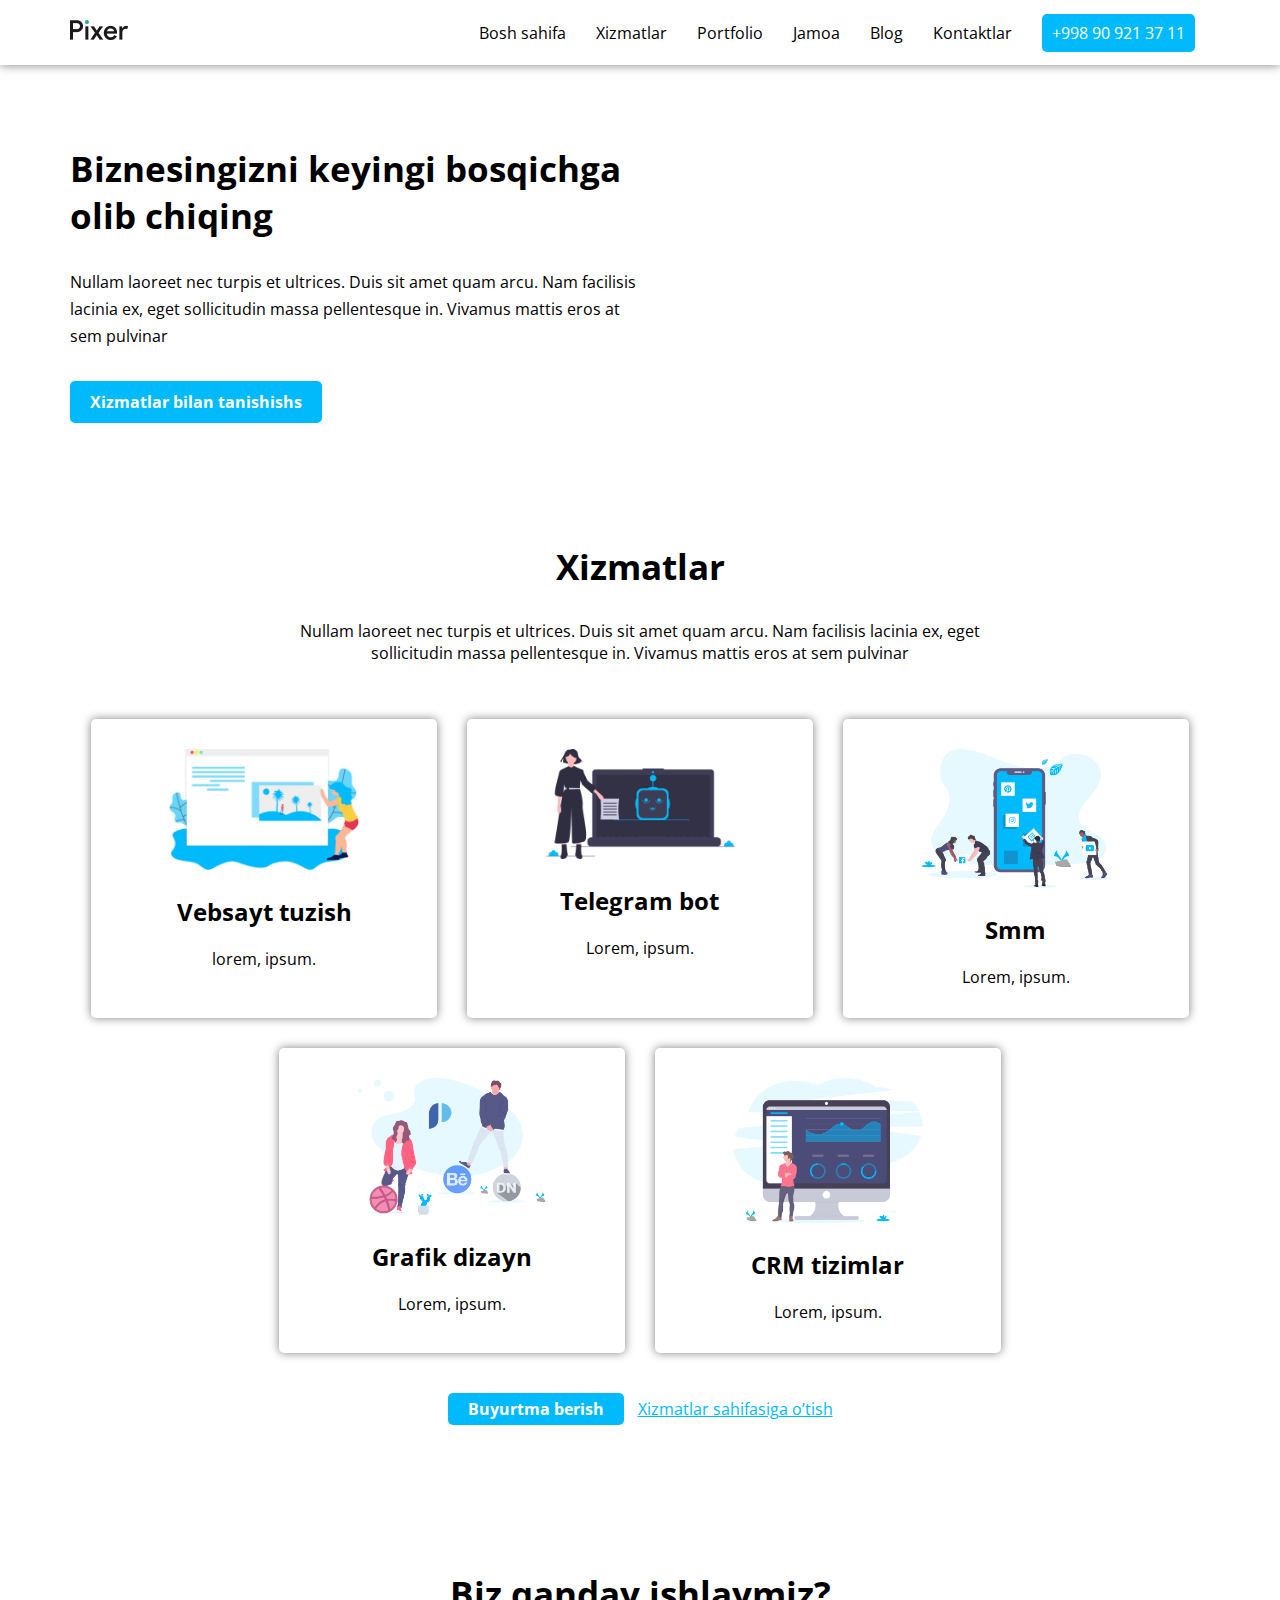
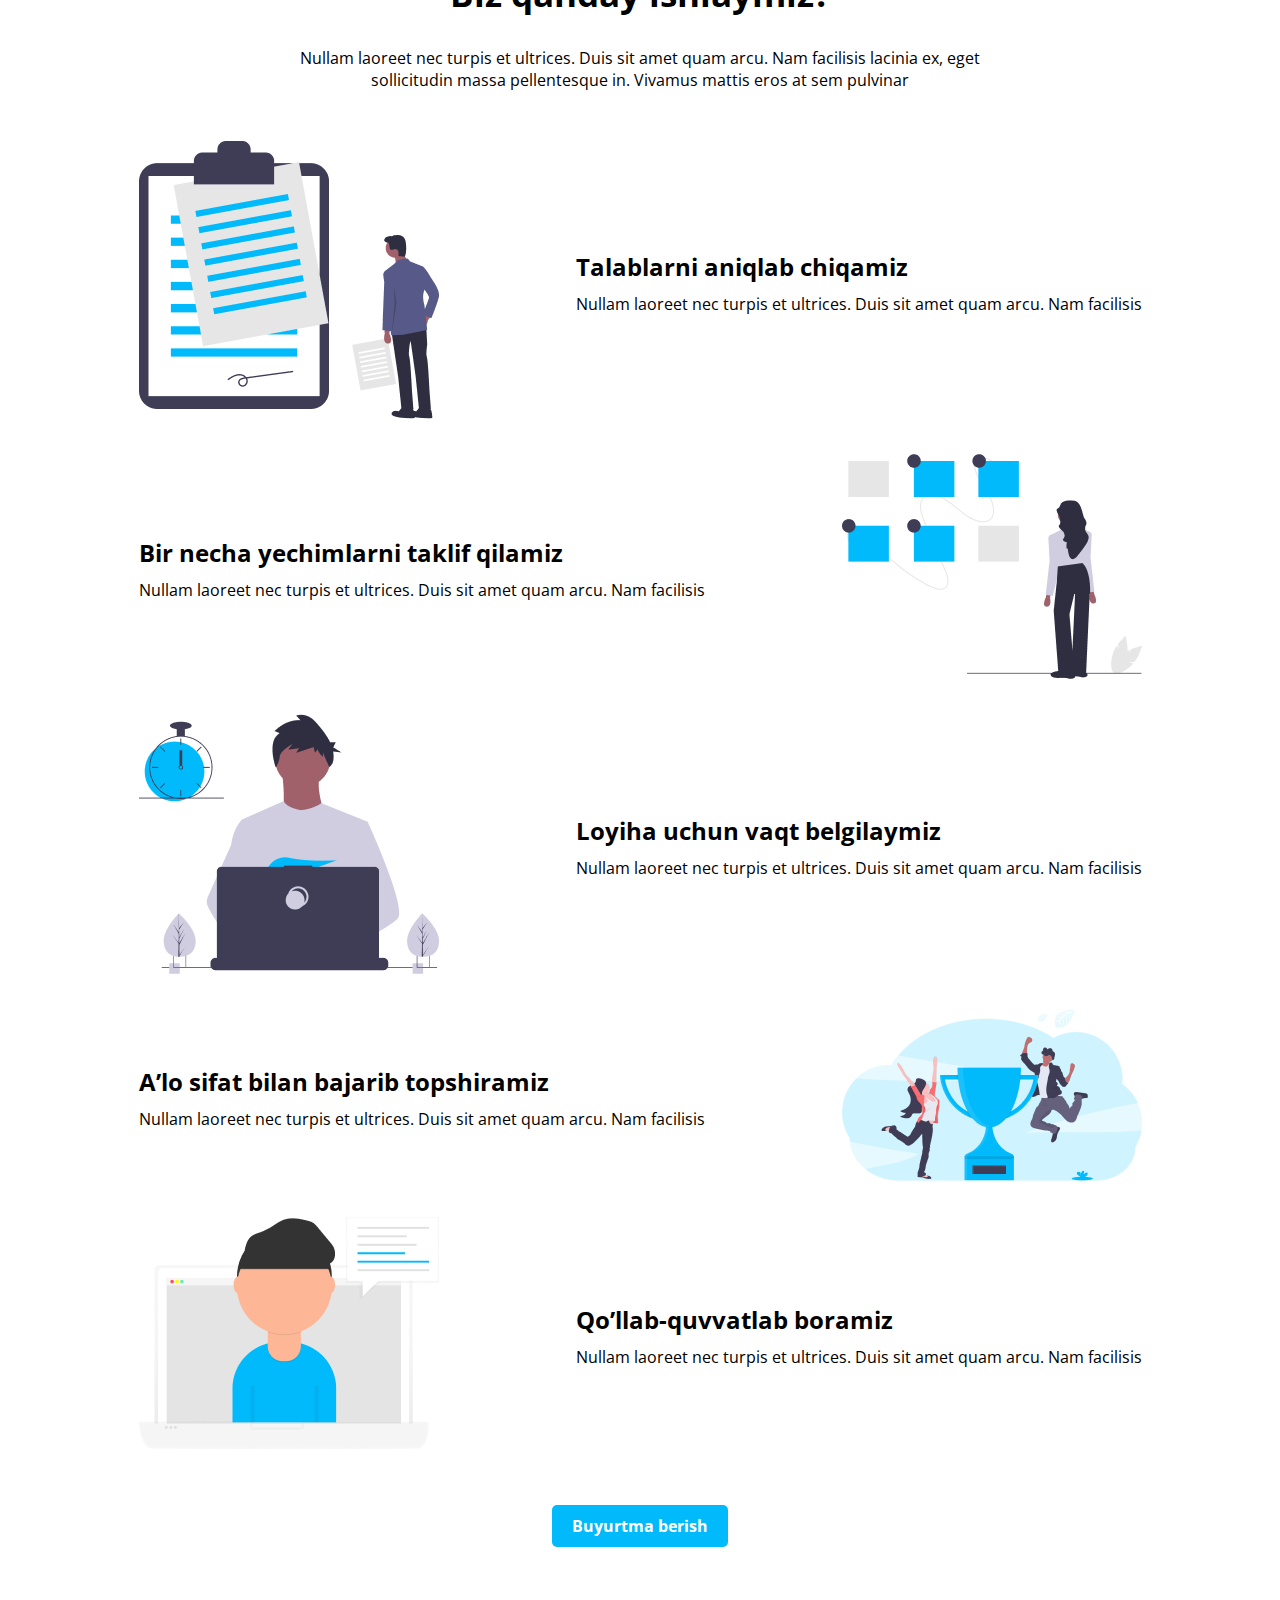
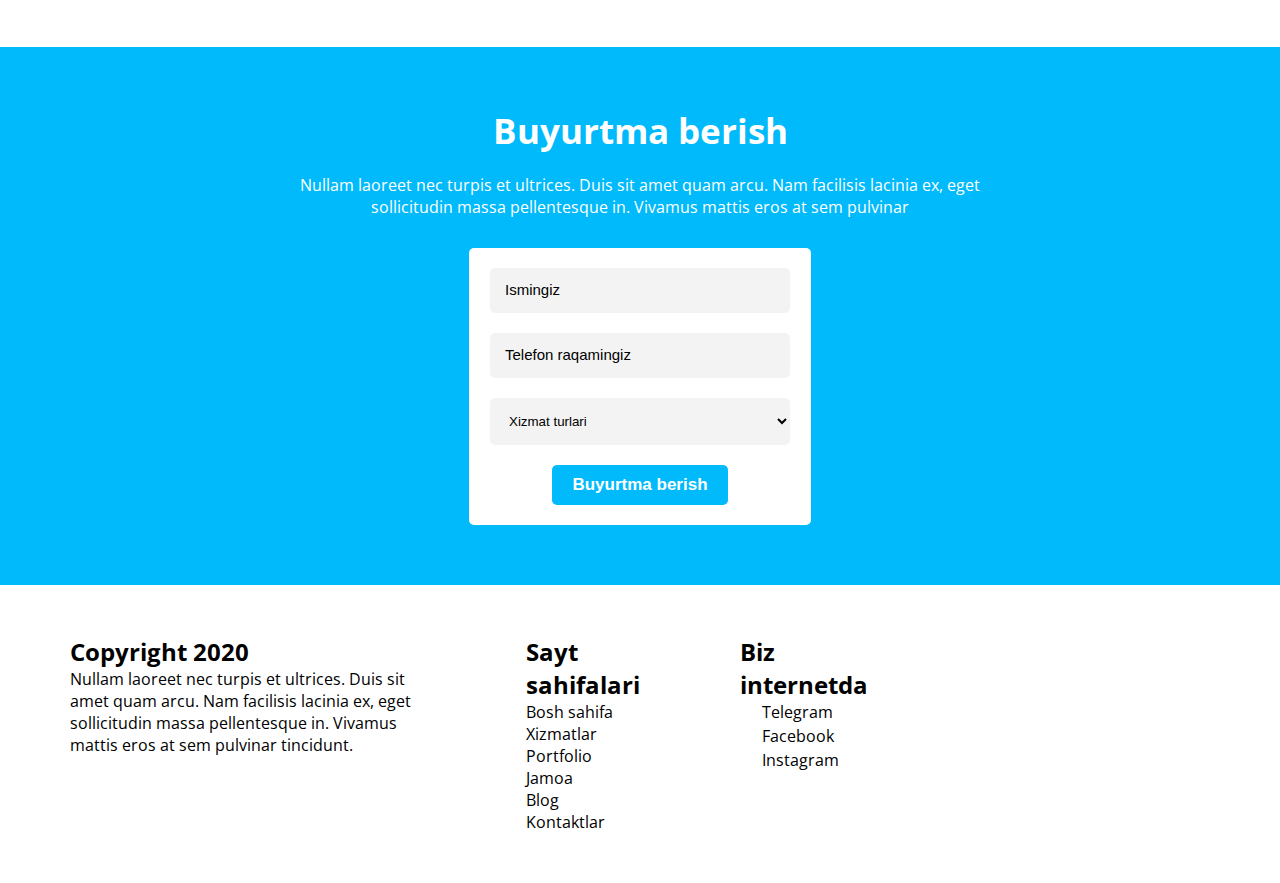
==== index.html @ 7f53de23 "Create footer section" ====
<!DOCTYPE html>
<html lang="en">
<head>
    <meta charset="UTF-8">
    <meta http-equiv="X-UA-Compatible" content="IE=edge">
    <meta name="viewport" content="width=device-width, initial-scale=1.0">
    <title>Imtixon - 2</title>
    <link rel="preconnect" href="https://fonts.gstatic.com">
    <link href="https://fonts.googleapis.com/css2?family=Open+Sans:ital,wght@0,300;0,400;0,600;0,700;0,800;1,600;1,800&display=swap" rel="stylesheet">
    <link rel="stylesheet" href="./css/style.css">
</head>
<body>
    <nav class="nav">
        <div class="container">
            <a href="#" class="nav__logo">
                <img src="./img/logo-image.png" alt="logo image">
            </a>
            <ul class="nav-list">
                <li class="nav-item">
                    <a href="#" class="nav-link">Bosh sahifa</a>
                </li>
                <li class="nav-item">
                    <a href="#" class="nav-link">Xizmatlar</a>
                </li>
                <li class="nav-item">
                    <a href="#" class="nav-link">Portfolio</a>
                </li>
                <li class="nav-item">
                    <a href="#" class="nav-link">Jamoa</a>
                </li>
                <li class="nav-item">
                    <a href="#" class="nav-link">Blog</a>
                </li>
                <li class="nav-item">
                    <a href="#" class="nav-link">Kontaktlar</a>
                </li>
                <li class="nav-item">
                    <a href="#" class="nav-link nav-link1">+998 90 921 37 11</a>
                </li>
            </ul>
        </div>
    </nav>
    <section class="business">
        <div class="container">
            <div class="business__iframe">
                <iframe width="450" height="250" src="https://www.youtube.com/embed/mg2CdGErl5Y" frameborder="0" allow="accelerometer; autoplay; clipboard-write; encrypted-media; gyroscope; picture-in-picture" allowfullscreen></iframe>
            </div>
            <div class="business__content">
                <h1 class="business__title">
                    Biznesingizni keyingi bosqichga olib chiqing
                </h1>
                <p class="business__subtext">
                    Nullam laoreet nec turpis et ultrices. Duis sit amet quam arcu. Nam facilisis lacinia ex, eget sollicitudin massa pellentesque in. Vivamus mattis eros at sem pulvinar
                </p>
                <a href="#" class="business__link">
                    Xizmatlar bilan tanishishs
                </a>
            </div>
        </div>
    </section>
    <section class="serves">
        <div class="container">
            <h1 class="serves__title">
                Xizmatlar
            </h1>
            <p class="serves__subtext">
                Nullam laoreet nec turpis et ultrices. Duis sit amet quam arcu. Nam facilisis lacinia ex, eget sollicitudin massa pellentesque in. Vivamus mattis eros at sem pulvinar
            </p>
            <ul class="serves__list">
                <li class="serves__item">
                    <img class="serves__list__image" src="./img/website-illustration1.png" alt="web site image">
                    <h2 class="serves__list__title">
                        Vebsayt tuzish
                    </h2>
                    <p class="serves__list__slog">
                        lorem, ipsum.
                    </p>
                </li>
                <li class="serves__item">
                    <img class="serves__list__image" src="./img/bot-illustration2.png" alt="bot image">
                    <h2 class="serves__list__title">
                        Telegram bot
                    </h2>
                    <p class="serves__list__slog">
                        Lorem, ipsum.
                    </p>
                </li>
                <li class="serves__item">
                    <img class="serves__list__image" src="./img/smm-illustration@2x.png" alt="smm image">
                    <h2 class="serves__list__title">
                        Smm
                    </h2>
                    <p class="serves__list__slog">
                        Lorem, ipsum.
                    </p>
                </li>
                <li class="serves__item">
                    <img class="serves__list__image" src="./img/design-illustration@2x.png" alt="design image">
                    <h2 class="serves__list__title">
                        Grafik dizayn
                    </h2>
                    <p class="serves__list__slog">
                        Lorem, ipsum.
                    </p>
                </li>
                <li class="serves__item">
                    <img class="serves__list__image" src="./img/crm-illustration@2x.png" alt="crm image">
                    <h2 class="serves__list__title">
                        CRM tizimlar
                    </h2>
                    <p class="serves__list__slog">
                        Lorem, ipsum.
                    </p>
                </li>
            </ul>
            <span class="serves__links">
                <a href="#" class="booking">Buyurtma berish</a>
            <a href="#" class="category">Xizmatlar sahifasiga o’tish</a>
            </span>
        </div>
    </section>
    <main class="work">
        <div class="container">
            <header class="work__header">
                <h1 class="work__title">
                    Biz qanday ishlaymiz?
                </h1>
                <p class="work__subtext">
                    Nullam laoreet nec turpis et ultrices. Duis sit amet quam arcu. Nam facilisis lacinia ex, eget sollicitudin massa pellentesque in. Vivamus mattis eros at sem pulvinar
                </p>
            </header>
             <div class="boxes">
                 <div class="box__image">
                    <img src="./img/work1.png" alt="work image" class="box-image">
                 </div>
                 <div class="box__content">
                     <h2 class="box__content__title">
                        Talablarni aniqlab chiqamiz
                     </h2>
                     <p class="box__content__subtext">
                        Nullam laoreet nec turpis et ultrices. Duis sit amet quam arcu. Nam facilisis
                     </p>
                 </div>
             </div>
             <div class="boxes1">
                <div class="box__image">
                   <img src="./img/work2.png" alt="work image" class="box-image">
                </div>
                <div class="box__content">
                    <h2 class="box__content__title">
                        Bir necha yechimlarni taklif qilamiz
                    </h2>
                    <p class="box__content__subtext">
                        Nullam laoreet nec turpis et ultrices. Duis sit amet quam arcu. Nam facilisis
                    </p>    
                </div>
            </div>
            <div class="boxes">
                <div class="box__image">
                   <img src="./img/work3.png" alt="work image" class="box-image">
                </div>
                <div class="box__content">
                    <h2 class="box__content__title">
                        Loyiha uchun vaqt belgilaymiz
                    </h2>
                    <p class="box__content__subtext">
                        Nullam laoreet nec turpis et ultrices. Duis sit amet quam arcu. Nam facilisis
                    </p>
                </div>
            </div>
            <div class="boxes1">
                <div class="box__image">
                   <img src="./img/work4.png" alt="work image" class="box-image">
                </div>
                <div class="box__content">
                    <h2 class="box__content__title">
                        A’lo sifat bilan bajarib topshiramiz
                    </h2>
                    <p class="box__content__subtext">
                        Nullam laoreet nec turpis et ultrices. Duis sit amet quam arcu. Nam facilisis
                    </p>
                </div>
            </div>
            <div class="boxes">
                <div class="box__image">
                   <img src="./img/work5.png" alt="work image" class="box-image">
                </div>
                <div class="box__content">
                    <h2 class="box__content__title">
                        Qo’llab-quvvatlab boramiz
                    </h2>
                    <p class="box__content__subtext">
                        Nullam laoreet nec turpis et ultrices. Duis sit amet quam arcu. Nam facilisis
                    </p>
                </div>
            </div>
            <footer class="work__footer">
                <a href="#" class="work__footer__link">Buyurtma berish</a>
            </footer>
        </div>
    </main>
    <section class="order">
        <div class="container">
            <h1 class="order__title">
                Buyurtma berish
            </h1>
            <p class="order__subtext">
                Nullam laoreet nec turpis et ultrices. Duis sit amet quam arcu. Nam facilisis lacinia ex, eget sollicitudin massa pellentesque in. Vivamus mattis eros at sem pulvinar  
            </p>
            <form class="order__form">
                <label class="order__label">
                    <input class="order__input" type="name" name="name" placeholder="Ismingiz" required>
                </label>
                <label class="order__label">
                    <input class="order__input" type="number" name="number" placeholder="Telefon raqamingiz" required>
                </label>
                <select class="order__select">
                    <option value="xizmat">Xizmat turlari</option>
                </select>
                <button class="order__button" type="submit">
                    Buyurtma berish
                </button>
            </form>
        </div>
    </section>
    <footer class="footer">
        <div class="container">
            <ul class="footer__list">
                <h1 class="visually-hidden">Footer</h1>
                <li class="footer__item">
                    <h2>Copyright 2020</h2>
                    <p>
                        Nullam laoreet nec turpis et ultrices. Duis sit amet quam arcu. Nam facilisis lacinia ex, eget sollicitudin massa pellentesque in. Vivamus mattis eros at sem pulvinar tincidunt.
                    </p>
                </li>
                <li class="footer__item">
                    <h2>Sayt sahifalari</h2>
                    <ul>
                        <li>
                            <a href="#">
                                Bosh sahifa
                            </a>
                        </li>
                        <li>
                            <a href="#">
                                Xizmatlar
                            </a>
                        </li>
                        <li>
                            <a href="#">
                                Portfolio
                            </a>
                        </li>
                        <li>
                            <a href="#">
                                Jamoa
                            </a>
                        </li>
                        <li>
                            <a href="#">
                                Blog
                            </a>
                        </li>
                        <li>
                            <a href="#">
                                Kontaktlar
                            </a>
                        </li>
                    </ul>
                </li>
                <li class="footer__item">
                    <h2>Biz internetda</h2>
                    <ul>
                        <li class="footer__item__list">
                            <a href="#">
                                <img src="./img/telegram.png" alt="telegram icon">
                                <p>Telegram</p>
                            </a>
                        </li>
                        <li class="footer__item__list">
                            <a href="#">
                                <img src="./img/facebook.png" alt="facebook icon">
                                <p>Facebook</p>
                            </a>
                        </li>
                        <li class="footer__item__list">
                            <a href="#">
                                <img src="./img/instagram.png" alt="instagram icon">
                                <p>Instagram</p>
                            </a>
                        </li>
                    </ul>
                </li>
            </ul>
        </div>
    </footer>
</body>
</html>
---- css/style.css ----
:root {
    --bg-color: #00BAFC;
    --hover-color: #0381af;
}

*, *::before, *::after {
    margin: 0;
    padding: 0;
    box-sizing: border-box;
}

ul {
    list-style: none;
}

a {
    text-decoration: none;
    color: inherit;
}

body {
    font-family: 'Open Sans', sans-serif;
}

.container {
    width: 1140px;
    margin: 0 auto;
}

.visually-hidden {
	position: absolute !important;
	clip: rect(1px 1px 1px 1px); /* IE6, IE7 */
	clip: rect(1px, 1px, 1px, 1px);
	padding:0 !important;
	border:0 !important;
	height: 1px !important; 
	width: 1px !important; 
	overflow: hidden;
}

/* 
    FIRST SECTION
*/

.nav {
    box-shadow: 0 0 10px rgba(0,0,0,0.5);
}

.nav .container {
    padding: 20px 0;
    display: flex;
    align-items: center;
    justify-content: space-between;
}

.nav-list {
    display: flex;
}

.nav-item {
    padding: 0 10px;
    margin: 0 5px;
}

.nav-item:last-child .nav-link {
    background-color: var(--bg-color);
    color: white;
    padding: 8px 10px;
    border-radius: 5px;
    transition: background .3s;
}

.nav-item:last-child .nav-link:hover {
    background-color: var(--hover-color);
}

.nav-link {
    color: black;
    transition: color .3s;
}

.nav-link:hover {
    color: rgba(0,0,0,0.6);
}

/* 
    SECOND SECTION
*/

.business .container {
    display: flex;
    flex-direction: row-reverse;
    align-items: center;
    justify-content: space-between;
    padding: 80px 0;
}

.business__iframe {
    width: 40%;   
}

.business__iframe iframe {
    border-radius: 10px;
    width: 100%;
}

.business__content {
    width: 50%;
}

.business__title {
    font-size: 35px;
    width: 100%;
    margin-bottom: 30px;
}

.business__subtext {
    line-height: 1.7;
    margin-bottom: 40px;
}

.business__link {
    background-color: var(--bg-color);
    color: white;
    padding: 10px 20px;
    border-radius: 5px;
    font-weight: bold;
    transition: background .3s;
}

.business__link:hover {
    background-color: var(--hover-color);
}

/* 
    THIRD SECTION
*/

.serves .container {
    display: flex;
    flex-direction: column;
    align-items: center;
    padding: 50px 0;
}

.serves__title {
    font-size: 35px;
    margin-bottom: 30px;
}

.serves__subtext {
    text-align: center;
    width: 60%;
    margin-bottom: 40px;
}

.serves__list {
    display: flex;
    flex-wrap: wrap;
    text-align: center;
    justify-content: center;
}

.serves__item {
    width: calc(100% / 3 - 3%);
    margin: 15px 15px;
    box-shadow: 0 0 10px rgba(0,0,0,0.5);
    border-radius: 5px;
    padding: 30px 15px;
}

.serves__list__image {
    width: 60%;
}

.serves__list__title {
    margin: 20px 0;
}

.serves__links {
    margin-top: 30px;
}

.booking {
    background-color: var(--bg-color);
    padding: 5px 20px;
    color: white;
    border-radius: 5px;
    font-weight: bold;
    transition: background .3s;
}

.booking:hover {
    background-color: var(--hover-color);
}

.category {
    color: var(--bg-color);
    text-decoration: underline;
    margin-left: 10px;
    transition: color .3s;
}

.category:hover {
    color: var(--hover-color);
}

/* 
    FOURTH SECTION
*/

.work .container {
    padding: 100px 0;
}

.work__header {
    display: flex;
    flex-direction: column;
    align-items: center;
    margin-bottom: 50px;
}

.work__title {
    font-size: 35px;
    margin-bottom: 30px;
    text-align: center;
}

.work__subtext {
    text-align: center;
    width: 65%;
}

.boxes, .boxes1 {
    display: flex;
    align-items: center;
    justify-content: space-around;
    margin: 30px 0;
}

.boxes1 {
    flex-direction: row-reverse;
}

.box__content__title {
    margin-bottom: 10px;
}

.work__footer {
    display: flex;
    justify-content: center;
    margin-top: 50px;
}

.work__footer__link {
    background-color: var(--bg-color);
    padding: 10px 20px;
    color: white;
    font-weight: bold;
    border-radius: 5px;
    transition: background .3s;
}

.work__footer__link:hover {
    background-color: var(--hover-color);
}

/* 
    FIFTH SECTION
*/

.order {
    background-color: var(--bg-color);
}

.order .container {
    display: flex;
    flex-direction: column;
    align-items: center;
    padding: 60px 0;
}

.order__title {
    font-size: 35px;
    color: white;
    margin-bottom: 20px;
}

.order__subtext {
    color: white;
    width: 60%;
    text-align: center;
    margin-bottom: 30px;
}

.order__form {
    display: flex;
    flex-direction: column;
    align-items: center;
    background-color: white;
    padding: 20px;
    width: 30%;
    border-radius: 5px;
}

.order__label {
    margin-bottom: 20px;
}

.order__input {
    background-color: #F3F3F3;
    border: none;
    padding: 15px;
    width: 300px;
    border-radius: 5px;
    outline: none;
}

.order__input::placeholder {
    font-size: 15px;
    color: black;
}

.order__select {
    padding: 15px;
    background-color: #F3F3F3;
    margin-bottom: 20px;
    border: none;
    outline: none;
    border-radius: 5px;
    width: 300px;
}

.order__select::selection {
    font-size: 20px;
}

.order__button {
    padding: 10px;
    width: 58%;
    background-color: var(--bg-color);
    color: white;
    font-size: 17px;
    font-weight: bold;
    border: none;
    border-radius: 5px;
}

.order__button:hover {
    background-color: var(--hover-color);
}

/* 
    FOOTER SECTION
*/

.footer {

}

.footer .container {
    padding: 50px 0;
}

.footer__list {
    display: flex;
}

.footer__list:first-child {
    width: 70%;
}

.footer__item:nth-child(odd), .footer__item:last-child  {
    margin-left: 100px;
    width: 30%;
}

.footer__item__list a {
    display: flex;
}
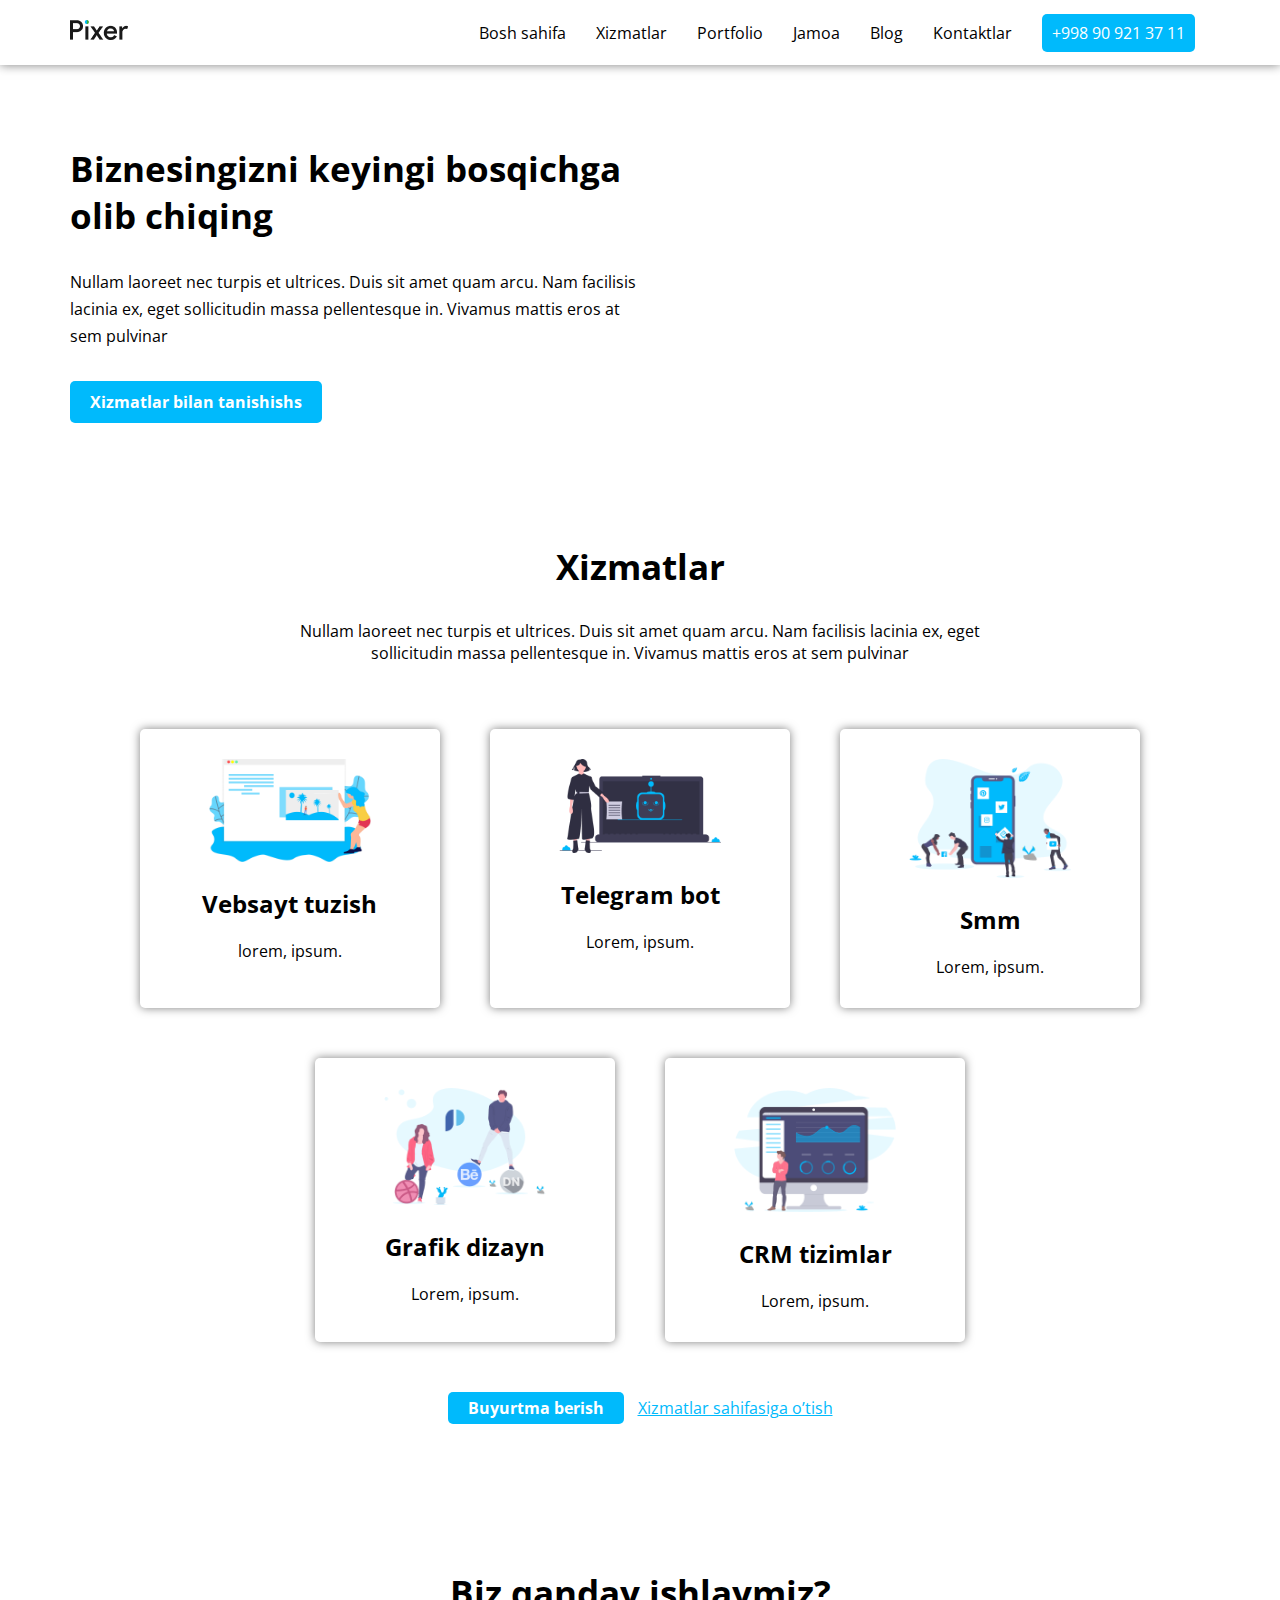
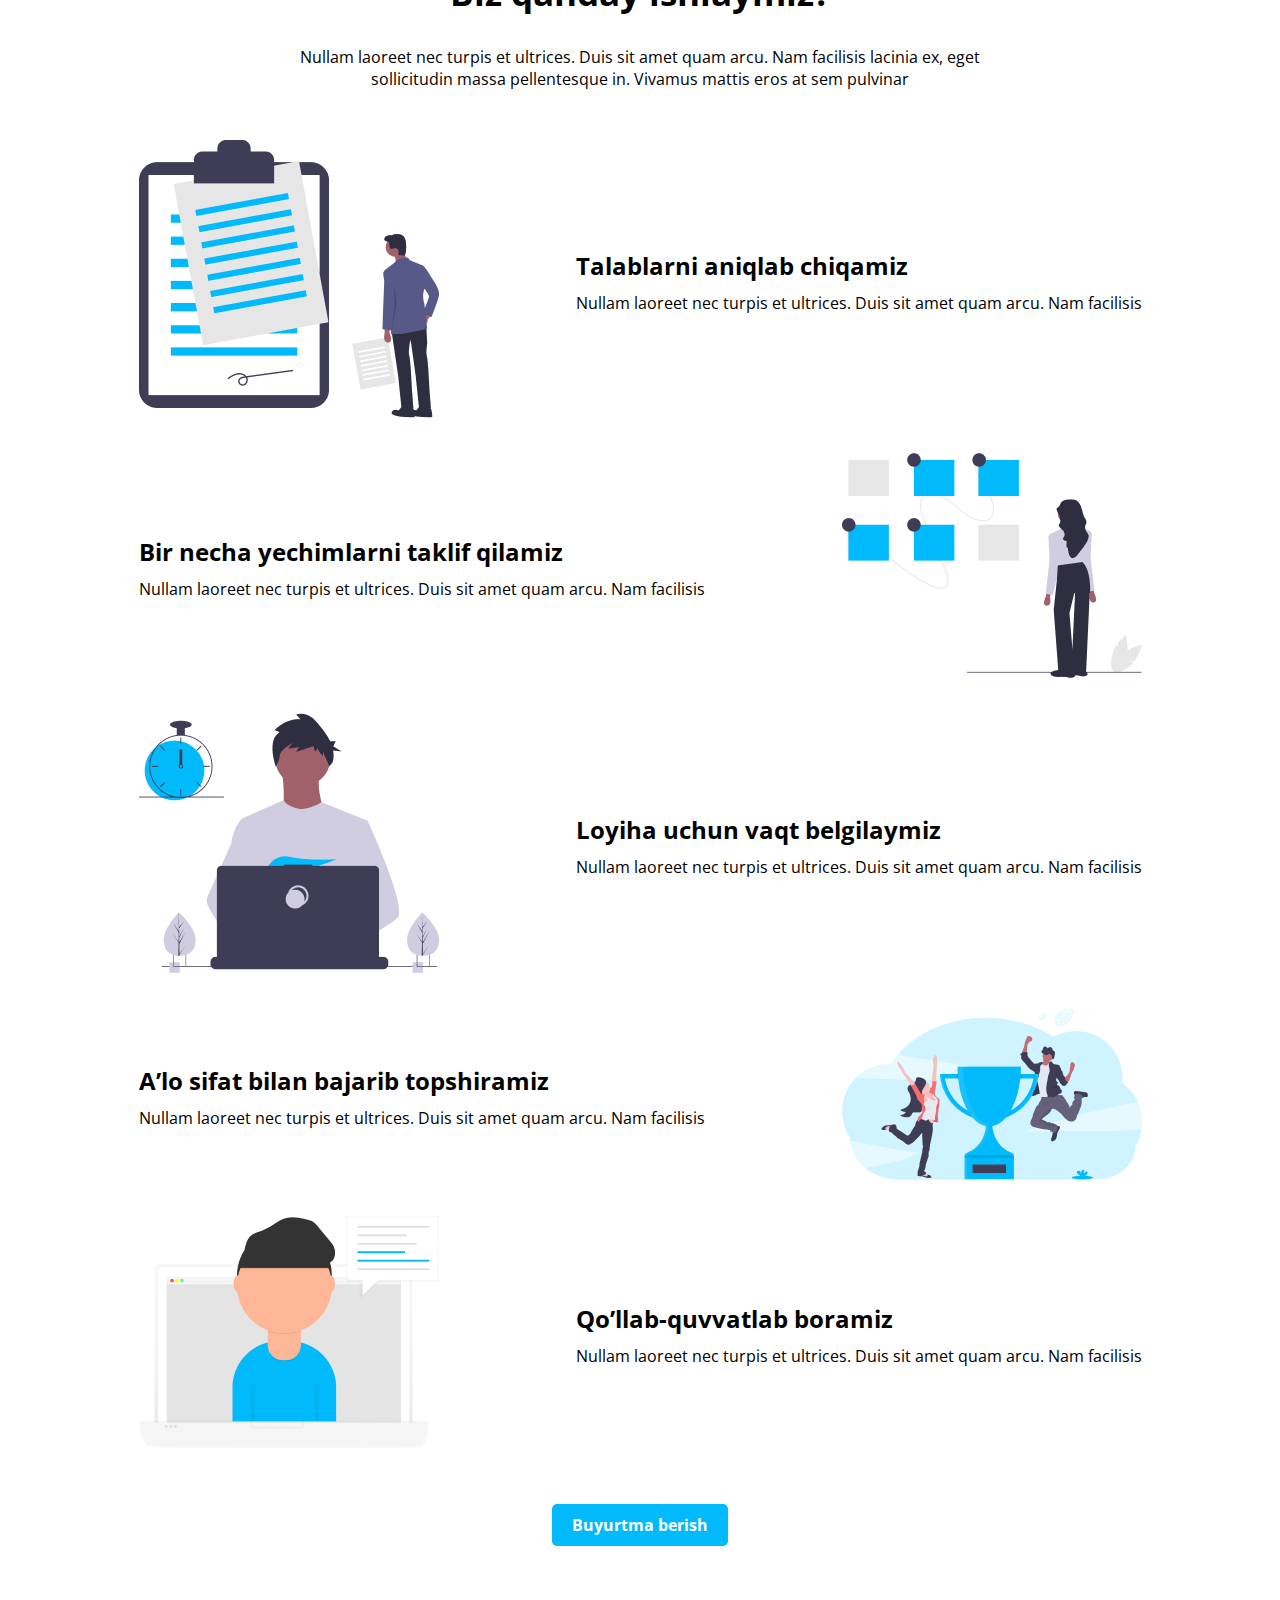
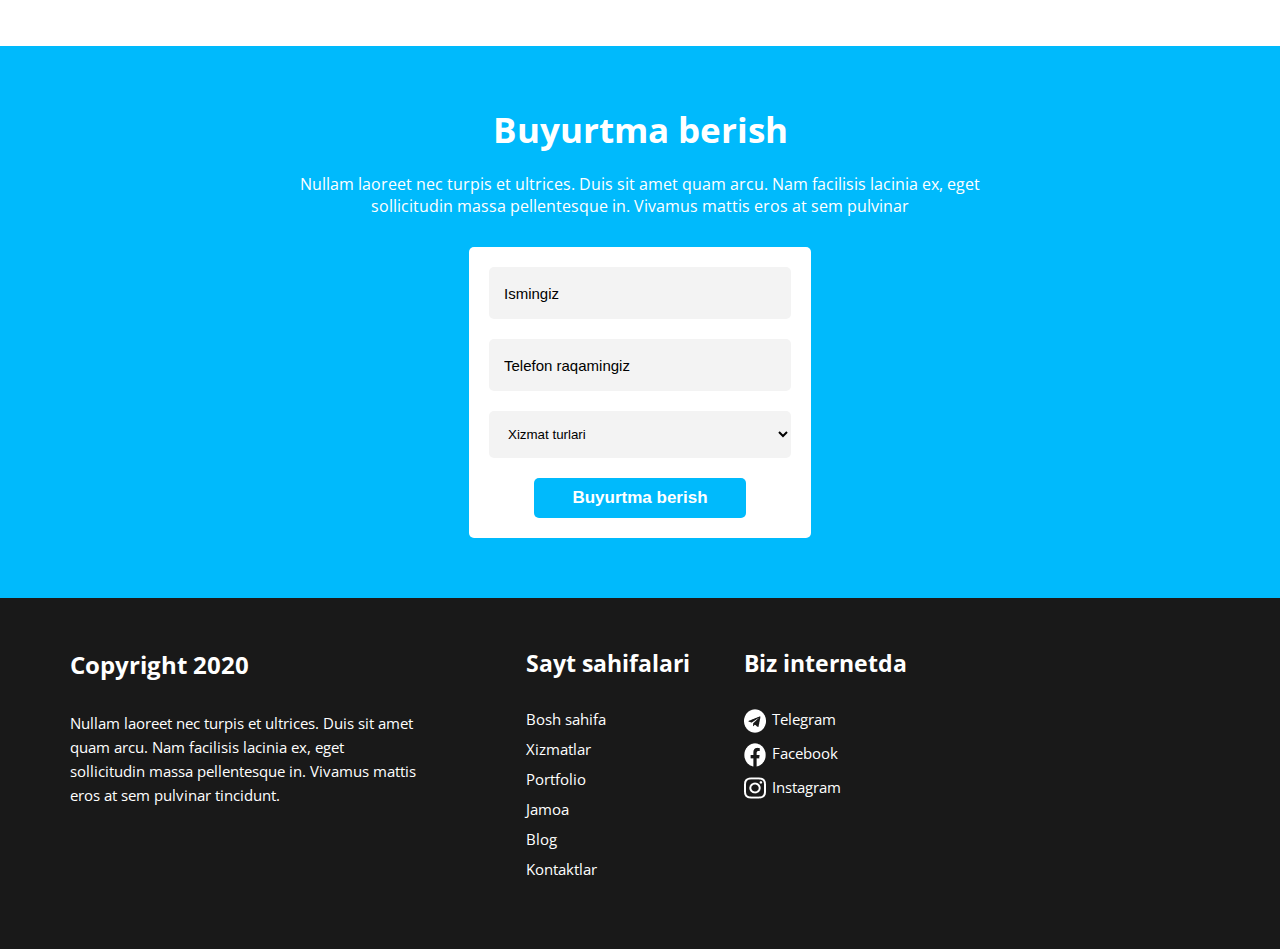
==== commit 58b01277: "Responsive" ====
--- a/index.html
+++ b/index.html
@@ -15,6 +15,9 @@
             <a href="#" class="nav__logo">
                 <img src="./img/logo-image.png" alt="logo image">
             </a>
+            <button class="hamburger-button">
+                <img src="./img/menu.svg" alt="menu icon" class="hamburger">
+            </button>
             <ul class="nav-list">
                 <li class="nav-item">
                     <a href="#" class="nav-link">Bosh sahifa</a>
@@ -212,7 +215,7 @@
                     <input class="order__input" type="name" name="name" placeholder="Ismingiz" required>
                 </label>
                 <label class="order__label">
-                    <input class="order__input" type="number" name="number" placeholder="Telefon raqamingiz" required>
+                    <input class="order__input" type="tel" name="tel" placeholder="Telefon raqamingiz" required>
                 </label>
                 <select class="order__select">
                     <option value="xizmat">Xizmat turlari</option>
@@ -228,40 +231,40 @@
             <ul class="footer__list">
                 <h1 class="visually-hidden">Footer</h1>
                 <li class="footer__item">
-                    <h2>Copyright 2020</h2>
-                    <p>
+                    <h2 class="footer__item__title">Copyright 2020</h2>
+                    <p class="footer__item__text">
                         Nullam laoreet nec turpis et ultrices. Duis sit amet quam arcu. Nam facilisis lacinia ex, eget sollicitudin massa pellentesque in. Vivamus mattis eros at sem pulvinar tincidunt.
                     </p>
                 </li>
                 <li class="footer__item">
-                    <h2>Sayt sahifalari</h2>
-                    <ul>
-                        <li>
+                    <h2 class="footer__item__title">Sayt sahifalari</h2>
+                    <ul class="sites__list">
+                        <li class="sites__item">
                             <a href="#">
                                 Bosh sahifa
                             </a>
                         </li>
-                        <li>
+                        <li class="sites__item">
                             <a href="#">
                                 Xizmatlar
                             </a>
                         </li>
-                        <li>
+                        <li class="sites__item">
                             <a href="#">
                                 Portfolio
                             </a>
                         </li>
-                        <li>
+                        <li class="sites__item">
                             <a href="#">
                                 Jamoa
                             </a>
                         </li>
-                        <li>
+                        <li class="sites__item">
                             <a href="#">
                                 Blog
                             </a>
                         </li>
-                        <li>
+                        <li class="sites__item">
                             <a href="#">
                                 Kontaktlar
                             </a>
@@ -269,22 +272,22 @@
                     </ul>
                 </li>
                 <li class="footer__item">
-                    <h2>Biz internetda</h2>
+                    <h2 class="footer__item__title">Biz internetda</h2>
                     <ul>
                         <li class="footer__item__list">
-                            <a href="#">
+                            <a class="footer__item__link" href="#">
                                 <img src="./img/telegram.png" alt="telegram icon">
                                 <p>Telegram</p>
                             </a>
                         </li>
                         <li class="footer__item__list">
-                            <a href="#">
+                            <a class="footer__item__link" href="#">
                                 <img src="./img/facebook.png" alt="facebook icon">
                                 <p>Facebook</p>
                             </a>
                         </li>
                         <li class="footer__item__list">
-                            <a href="#">
+                            <a class="footer__item__link" href="#">
                                 <img src="./img/instagram.png" alt="instagram icon">
                                 <p>Instagram</p>
                             </a>
--- a/css/style.css
+++ b/css/style.css
@@ -53,6 +53,13 @@
     justify-content: space-between;
 }
 
+.hamburger-button {
+    width: 5%;
+    border: none;
+    background-color: transparent;
+    display: none;
+}
+
 .nav-list {
     display: flex;
 }
@@ -162,8 +169,8 @@
 }
 
 .serves__item {
-    width: calc(100% / 3 - 3%);
-    margin: 15px 15px;
+    width: calc(100% / 3 - 7%);
+    margin: 25px;
     box-shadow: 0 0 10px rgba(0,0,0,0.5);
     border-radius: 5px;
     padding: 30px 15px;
@@ -299,20 +306,24 @@
     align-items: center;
     background-color: white;
     padding: 20px;
+    border-radius: 5px;
     width: 30%;
-    border-radius: 5px;
 }
 
 .order__label {
     margin-bottom: 20px;
 }
 
+.order__label {
+    background-color: #F3F3F3;
+    padding: 15px;
+    border-radius: 5px;
+    width: 100%;
+}
+
 .order__input {
-    background-color: #F3F3F3;
     border: none;
-    padding: 15px;
-    width: 300px;
-    border-radius: 5px;
+    background-color: transparent;
     outline: none;
 }
 
@@ -328,7 +339,7 @@
     border: none;
     outline: none;
     border-radius: 5px;
-    width: 300px;
+    width: 100%;
 }
 
 .order__select::selection {
@@ -337,7 +348,7 @@
 
 .order__button {
     padding: 10px;
-    width: 58%;
+    width: 70%;
     background-color: var(--bg-color);
     color: white;
     font-size: 17px;
@@ -355,7 +366,7 @@
 */
 
 .footer {
-
+    background-color: #191919;
 }
 
 .footer .container {
@@ -371,11 +382,150 @@
 }
 
 .footer__item:nth-child(odd), .footer__item:last-child  {
-    margin-left: 100px;
-    width: 30%;
-}
-
-.footer__item__list a {
-    display: flex;
-}
-
+    margin-left: 110px;
+    color: white;
+    font-size: 15px;
+    margin-bottom: 10px;
+}
+
+.footer__item__title {
+    width: 160%;
+    margin-bottom: 30px;
+    color: white;
+}
+
+.footer__item__text {
+    line-height: 1.6;
+    color: white;
+    font-size: 15px;
+}
+
+.sites__item {
+    margin-bottom: 10px;
+}
+
+.footer__item__list .footer__item__link {
+    display: flex;
+    margin-bottom: 10px;
+}
+
+.footer__item__link p {
+    margin-left: 6px;
+}
+
+/* 
+    RESPONSIVE
+*/
+
+@media (max-width: 1180px) {
+    .container {
+        width: 960px;
+    }
+}
+
+@media (max-width: 980px) {
+    .container {
+        width: 820px;
+    }
+
+    .nav .container {
+        width: 820px;
+    }
+}
+
+@media (max-width: 860px) {
+    .container {
+        width: 720px;
+    }
+    
+    .nav .container {
+        width: 720px;
+    }
+
+    .nav-list {
+        display: none;
+    }
+
+    .hamburger-button {
+        display: flex;
+    }
+
+    .business .container {
+        flex-direction: column;
+    }
+
+    .business__iframe {
+        width: 60%;
+    }
+
+    .business__content {
+        margin-top: 20px;
+        text-align: center;
+        width: 60%;
+    }
+
+    .serves__list {
+        flex-direction: column;
+        align-items: center;
+    }
+
+    .serves__item {
+        width: 80%;
+    }
+
+    .boxes, .boxes1 {
+        flex-direction: column;
+    }
+
+    .box__content {
+        text-align: center;
+        margin-top: 30px;
+        padding-bottom: 30px;
+        border-bottom: 1px solid black;
+    }
+
+    .order__form {
+        width: 50%;
+    }
+
+    .footer__item__text {
+        width: 150%;
+    }
+
+    .footer__item {
+        margin-left: 50px;
+    }
+}
+
+@media (max-width: 780px) {
+    .container {
+        width: 640px;
+    }
+
+    .nav .container {
+        width: 640px;
+    }
+
+    .footer__list {
+    }
+
+    .footer__item__text {
+    }
+
+    .footer__item__text {
+        width: 100%;
+    }
+}
+
+@media (max-width: 680px) {
+    .container {
+        width: 540px;
+    }
+}
+
+
+@media (max-width: 580px) {
+    .container {
+        width: 440px;
+    }
+}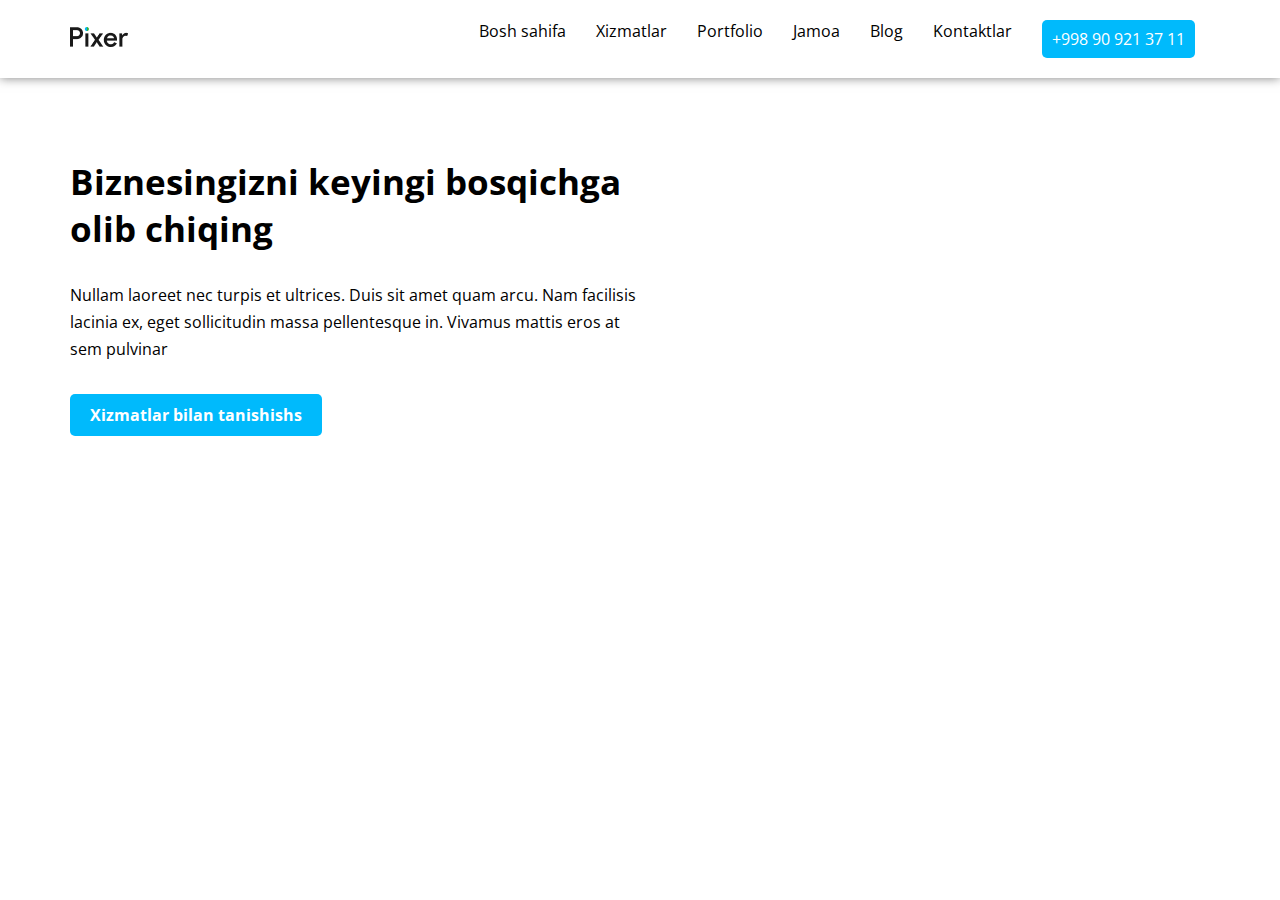
==== commit 5ca92a7a: "Create responsive" ====
--- a/index.html
+++ b/index.html
@@ -61,7 +61,7 @@
             </div>
         </div>
     </section>
-    <section class="serves">
+    <!-- <section class="serves">
         <div class="container">
             <h1 class="serves__title">
                 Xizmatlar
@@ -296,6 +296,6 @@
                 </li>
             </ul>
         </div>
-    </footer>
+    </footer> -->
 </body>
 </html>--- a/css/style.css
+++ b/css/style.css
@@ -75,6 +75,7 @@
     padding: 8px 10px;
     border-radius: 5px;
     transition: background .3s;
+    display: block;
 }
 
 .nav-item:last-child .nav-link:hover {
@@ -370,7 +371,7 @@
 }
 
 .footer .container {
-    padding: 50px 0;
+    padding: 50px 100px;
 }
 
 .footer__list {
@@ -416,31 +417,17 @@
 /* 
     RESPONSIVE
 */
-
-@media (max-width: 1180px) {
+ 
+@media (max-width: 1160px){
     .container {
         width: 960px;
     }
 }
 
-@media (max-width: 980px) {
-    .container {
-        width: 820px;
-    }
-
-    .nav .container {
-        width: 820px;
-    }
-}
-
-@media (max-width: 860px) {
+@media (max-width: 1000px){
     .container {
         width: 720px;
     }
-    
-    .nav .container {
-        width: 720px;
-    }
 
     .nav-list {
         display: none;
@@ -449,83 +436,34 @@
     .hamburger-button {
         display: flex;
     }
+}
+
+@media (max-width: 760px){
+    .container {
+        width: 540px;
+    }
 
     .business .container {
         flex-direction: column;
     }
 
     .business__iframe {
-        width: 60%;
+        width: 80%;
     }
 
     .business__content {
-        margin-top: 20px;
+        width: 80%;
         text-align: center;
-        width: 60%;
-    }
-
-    .serves__list {
-        flex-direction: column;
-        align-items: center;
-    }
-
-    .serves__item {
-        width: 80%;
-    }
-
-    .boxes, .boxes1 {
-        flex-direction: column;
-    }
-
-    .box__content {
-        text-align: center;
-        margin-top: 30px;
-        padding-bottom: 30px;
-        border-bottom: 1px solid black;
-    }
-
-    .order__form {
-        width: 50%;
-    }
-
-    .footer__item__text {
-        width: 150%;
-    }
-
-    .footer__item {
-        margin-left: 50px;
-    }
-}
-
-@media (max-width: 780px) {
+        margin-top: 40px;
+    }
+}
+
+@media (max-width: 560px){
     .container {
-        width: 640px;
-    }
-
-    .nav .container {
-        width: 640px;
-    }
-
-    .footer__list {
-    }
-
-    .footer__item__text {
-    }
-
-    .footer__item__text {
-        width: 100%;
-    }
-}
-
-@media (max-width: 680px) {
-    .container {
-        width: 540px;
-    }
-}
-
-
-@media (max-width: 580px) {
-    .container {
-        width: 440px;
-    }
-}+        width: 90%;
+    }
+
+    .hamburger-button {
+        width: 8%;
+    }
+}
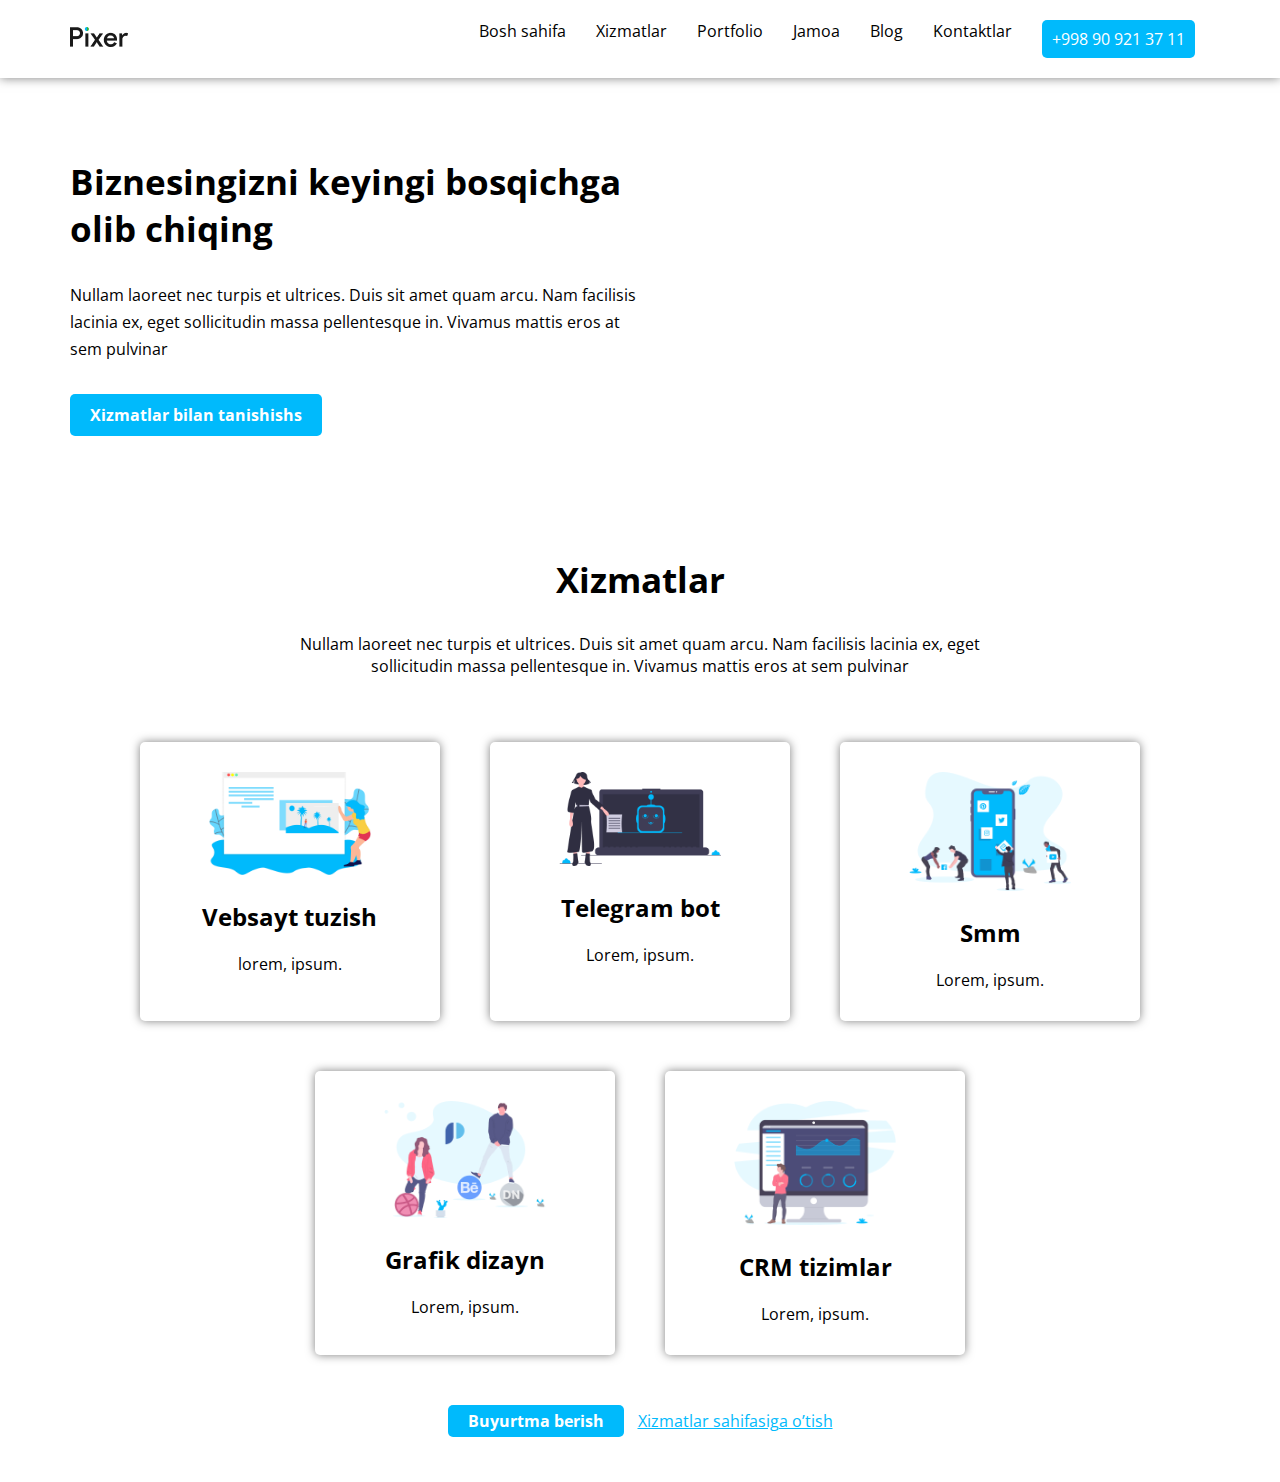
==== commit aeb1aa71: "Create responsive" ====
--- a/index.html
+++ b/index.html
@@ -61,7 +61,7 @@
             </div>
         </div>
     </section>
-    <!-- <section class="serves">
+    <section class="serves">
         <div class="container">
             <h1 class="serves__title">
                 Xizmatlar
@@ -118,11 +118,11 @@
             </ul>
             <span class="serves__links">
                 <a href="#" class="booking">Buyurtma berish</a>
-            <a href="#" class="category">Xizmatlar sahifasiga o’tish</a>
+                <a href="#" class="category">Xizmatlar sahifasiga o’tish</a>
             </span>
         </div>
     </section>
-    <main class="work">
+    <!-- <main class="work">
         <div class="container">
             <header class="work__header">
                 <h1 class="work__title">
--- a/css/style.css
+++ b/css/style.css
@@ -452,9 +452,27 @@
     }
 
     .business__content {
-        width: 80%;
+        width: 90%;
         text-align: center;
         margin-top: 40px;
+    }
+
+    .serves__list {
+        flex-direction: column;
+        align-items: center;
+    }
+
+    .serves__item {
+        width: 70%;
+    }
+
+    .serves__links {
+        display: flex;
+        flex-direction: column;
+    }
+
+    .category {
+        margin-top: 10px;
     }
 }
 
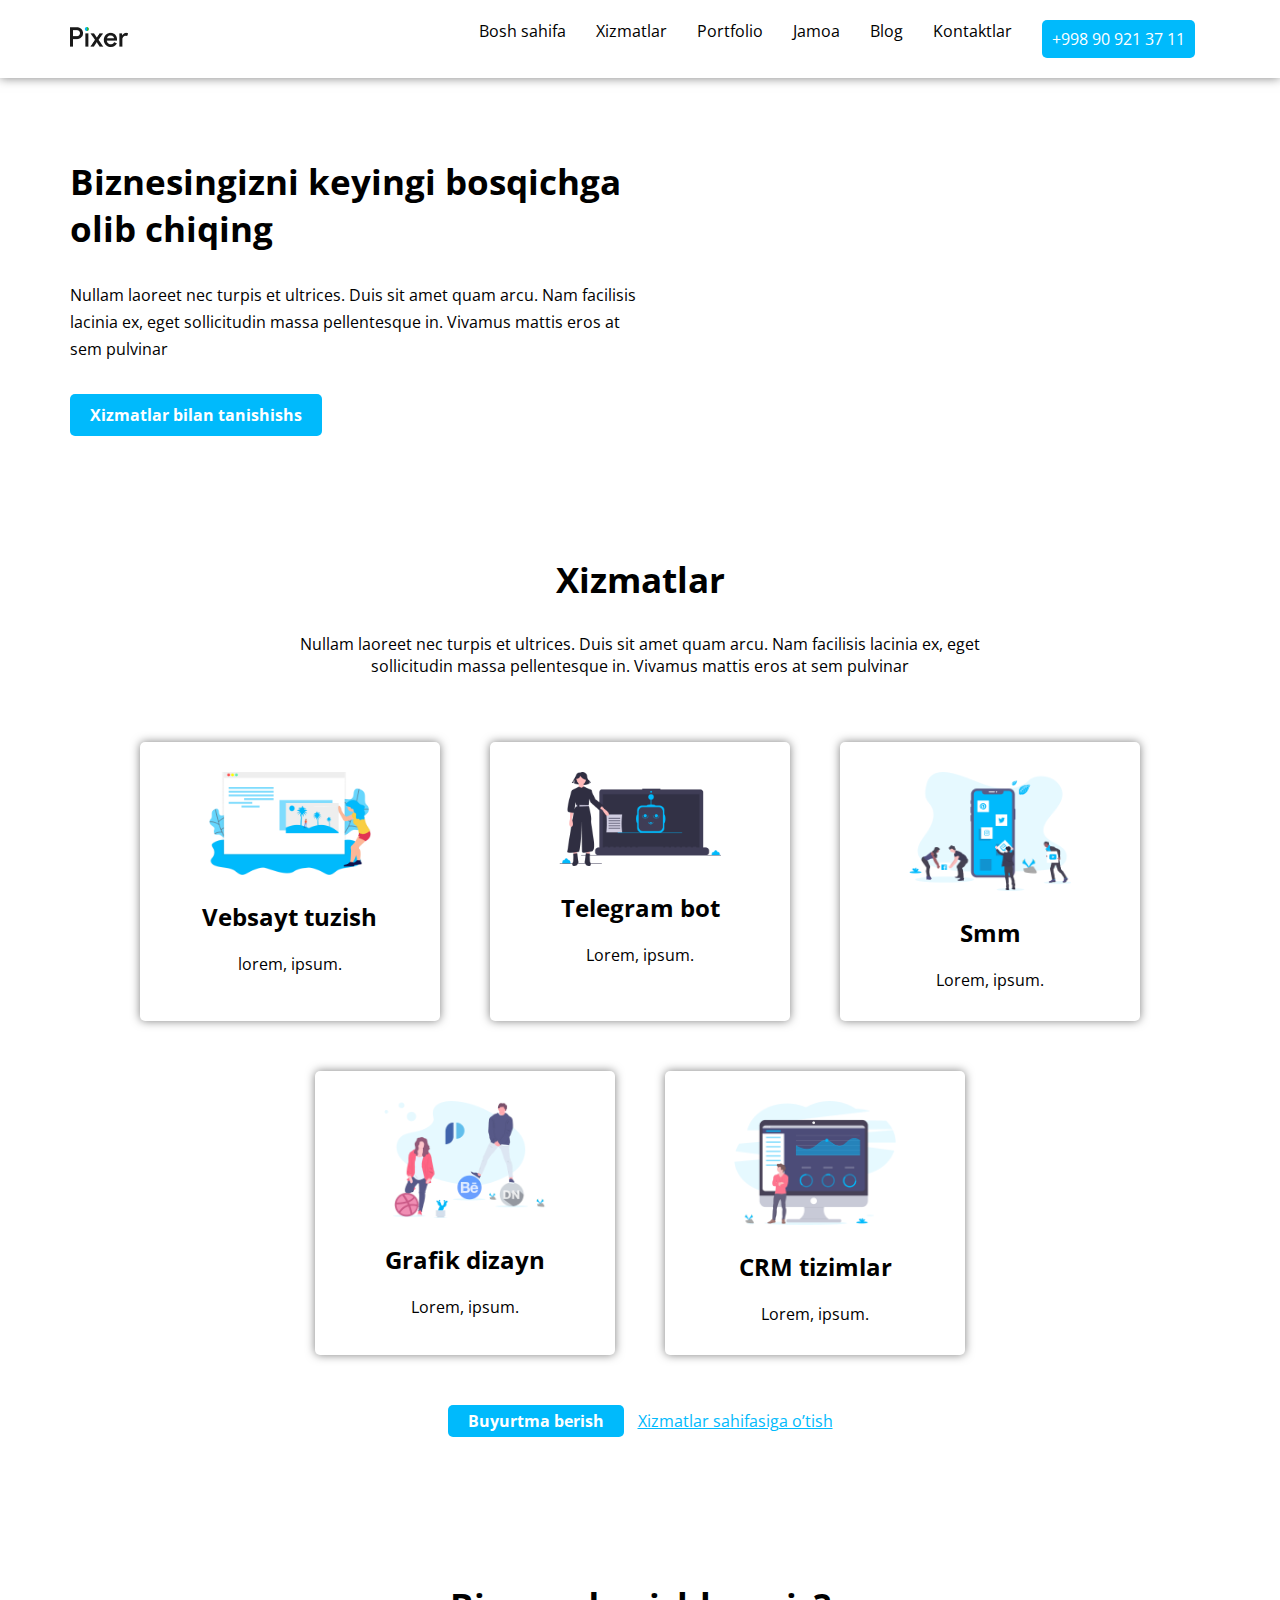
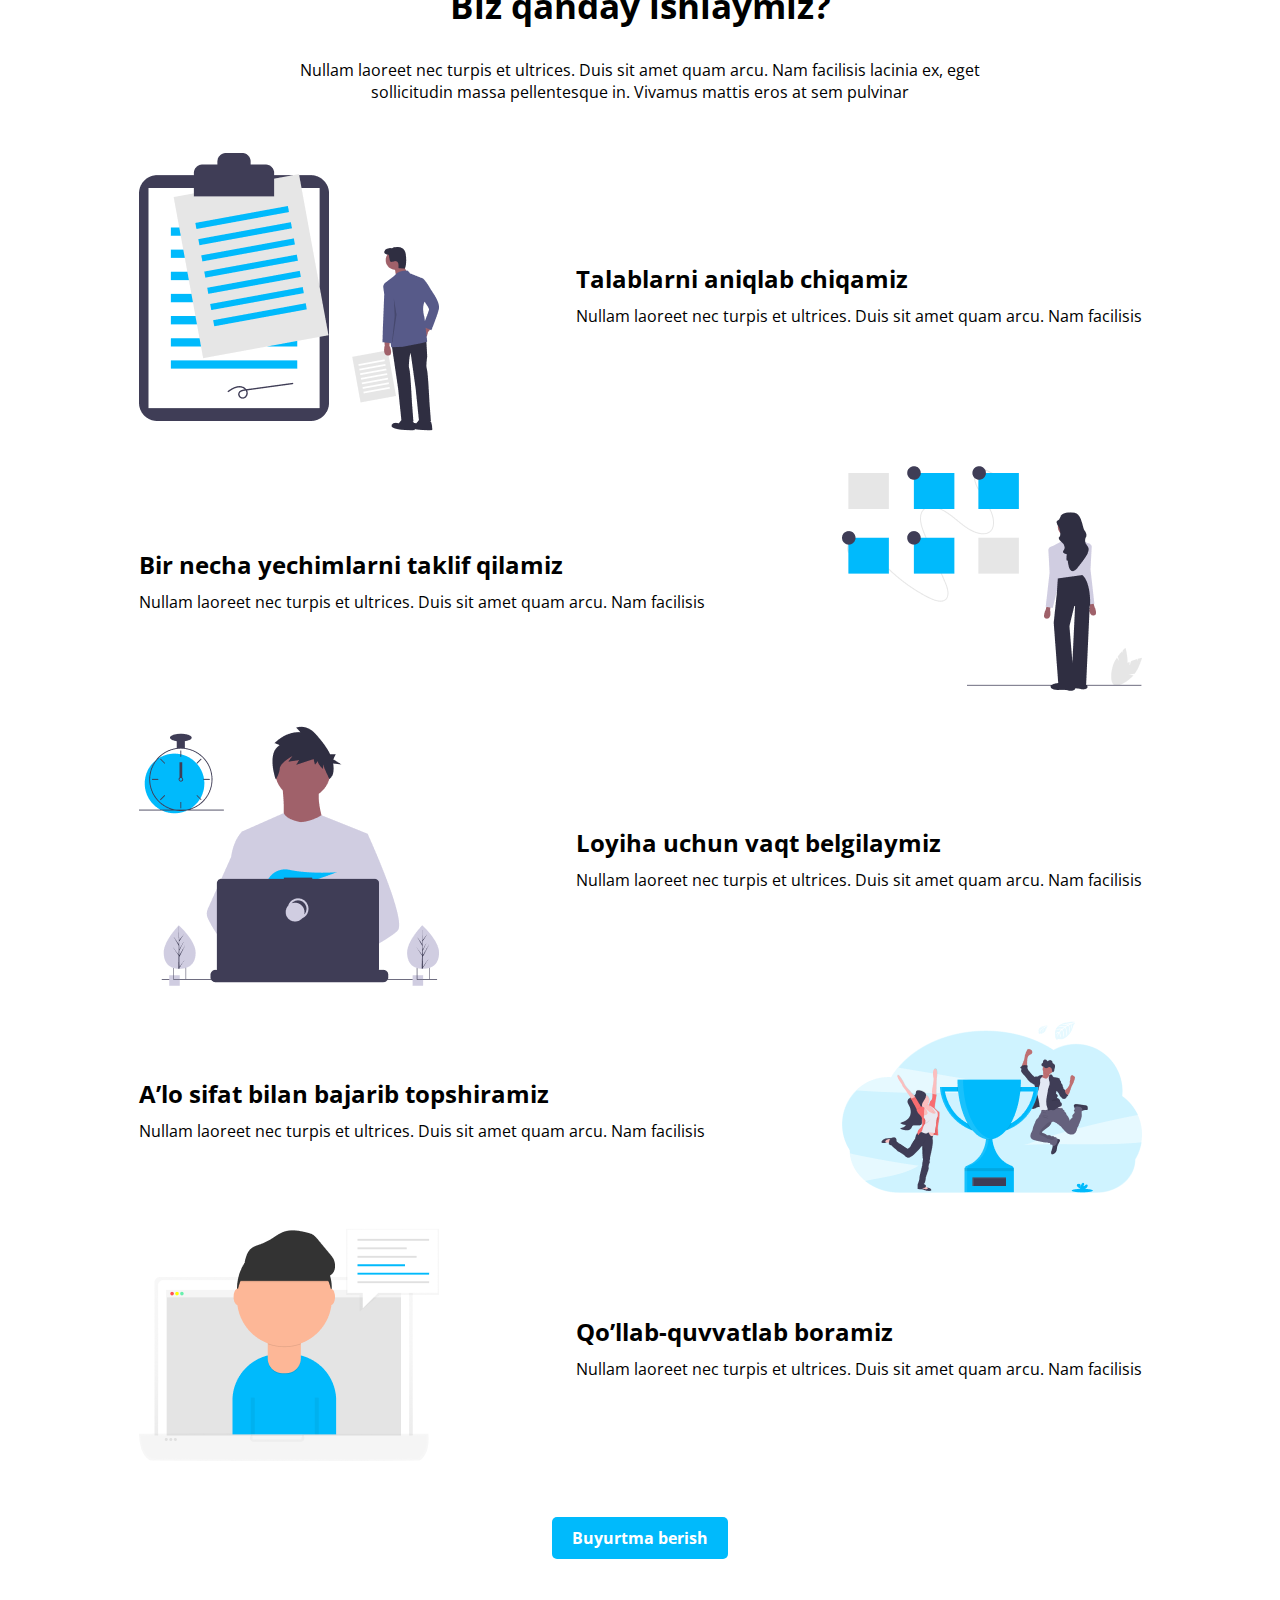
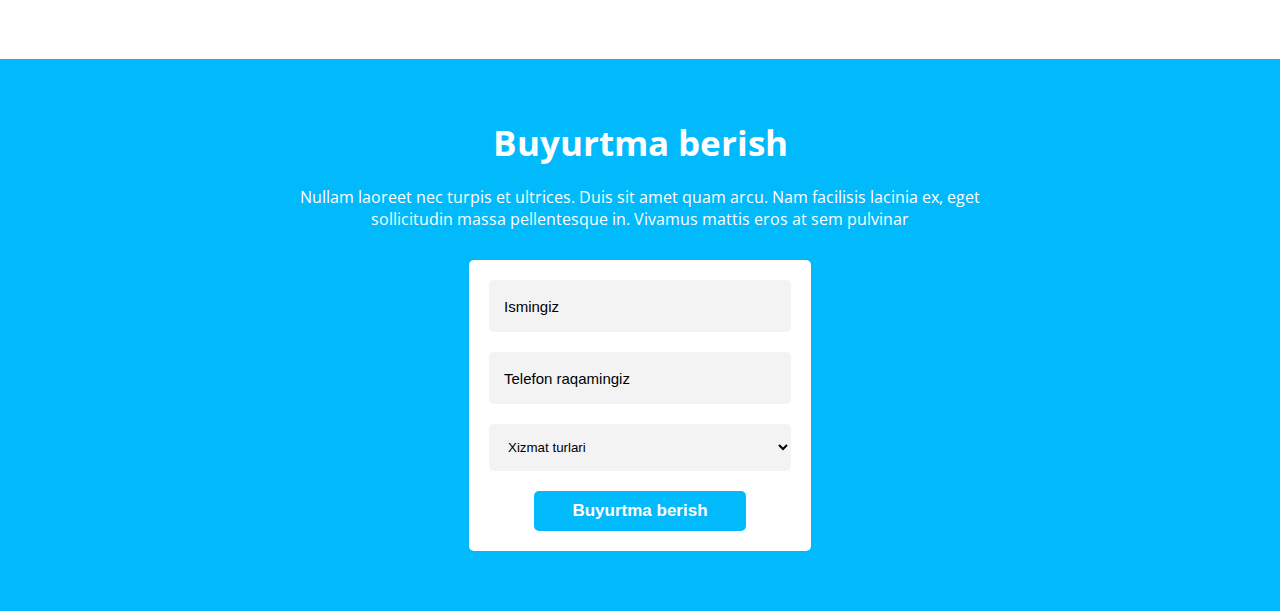
==== commit f660e993: "Create resoponsive" ====
--- a/index.html
+++ b/index.html
@@ -122,7 +122,7 @@
             </span>
         </div>
     </section>
-    <!-- <main class="work">
+    <main class="work">
         <div class="container">
             <header class="work__header">
                 <h1 class="work__title">
@@ -226,7 +226,7 @@
             </form>
         </div>
     </section>
-    <footer class="footer">
+    <!-- <footer class="footer">
         <div class="container">
             <ul class="footer__list">
                 <h1 class="visually-hidden">Footer</h1>
--- a/css/style.css
+++ b/css/style.css
@@ -474,6 +474,20 @@
     .category {
         margin-top: 10px;
     }
+
+    .boxes, .boxes1 {
+        flex-direction: column;
+    }
+
+    .box__content {
+        text-align: center;
+        margin-top: 30px;
+        margin-bottom: 70px;
+    }
+
+    .order__form {
+        width: 80%;
+    }
 }
 
 @media (max-width: 560px){
@@ -484,4 +498,8 @@
     .hamburger-button {
         width: 8%;
     }
-}
+
+    .order__form {
+        width: 80%;
+    }
+}
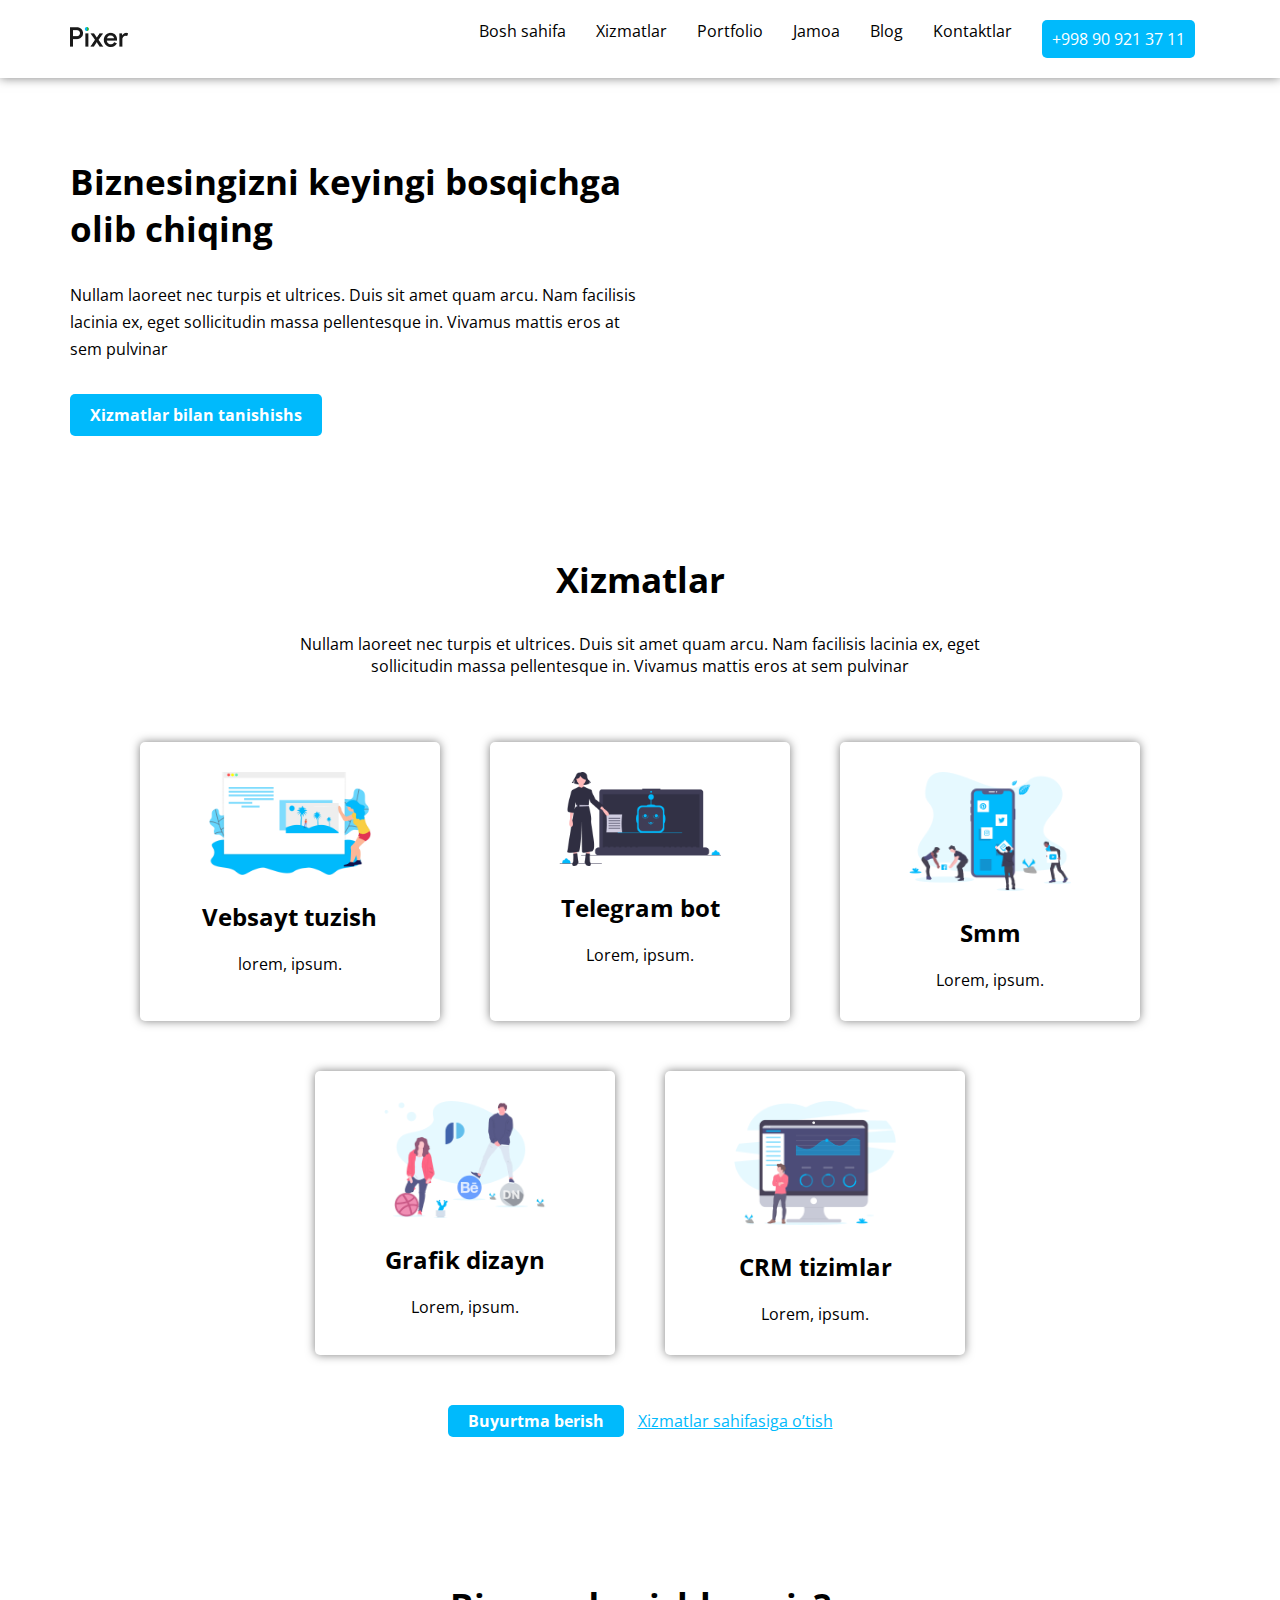
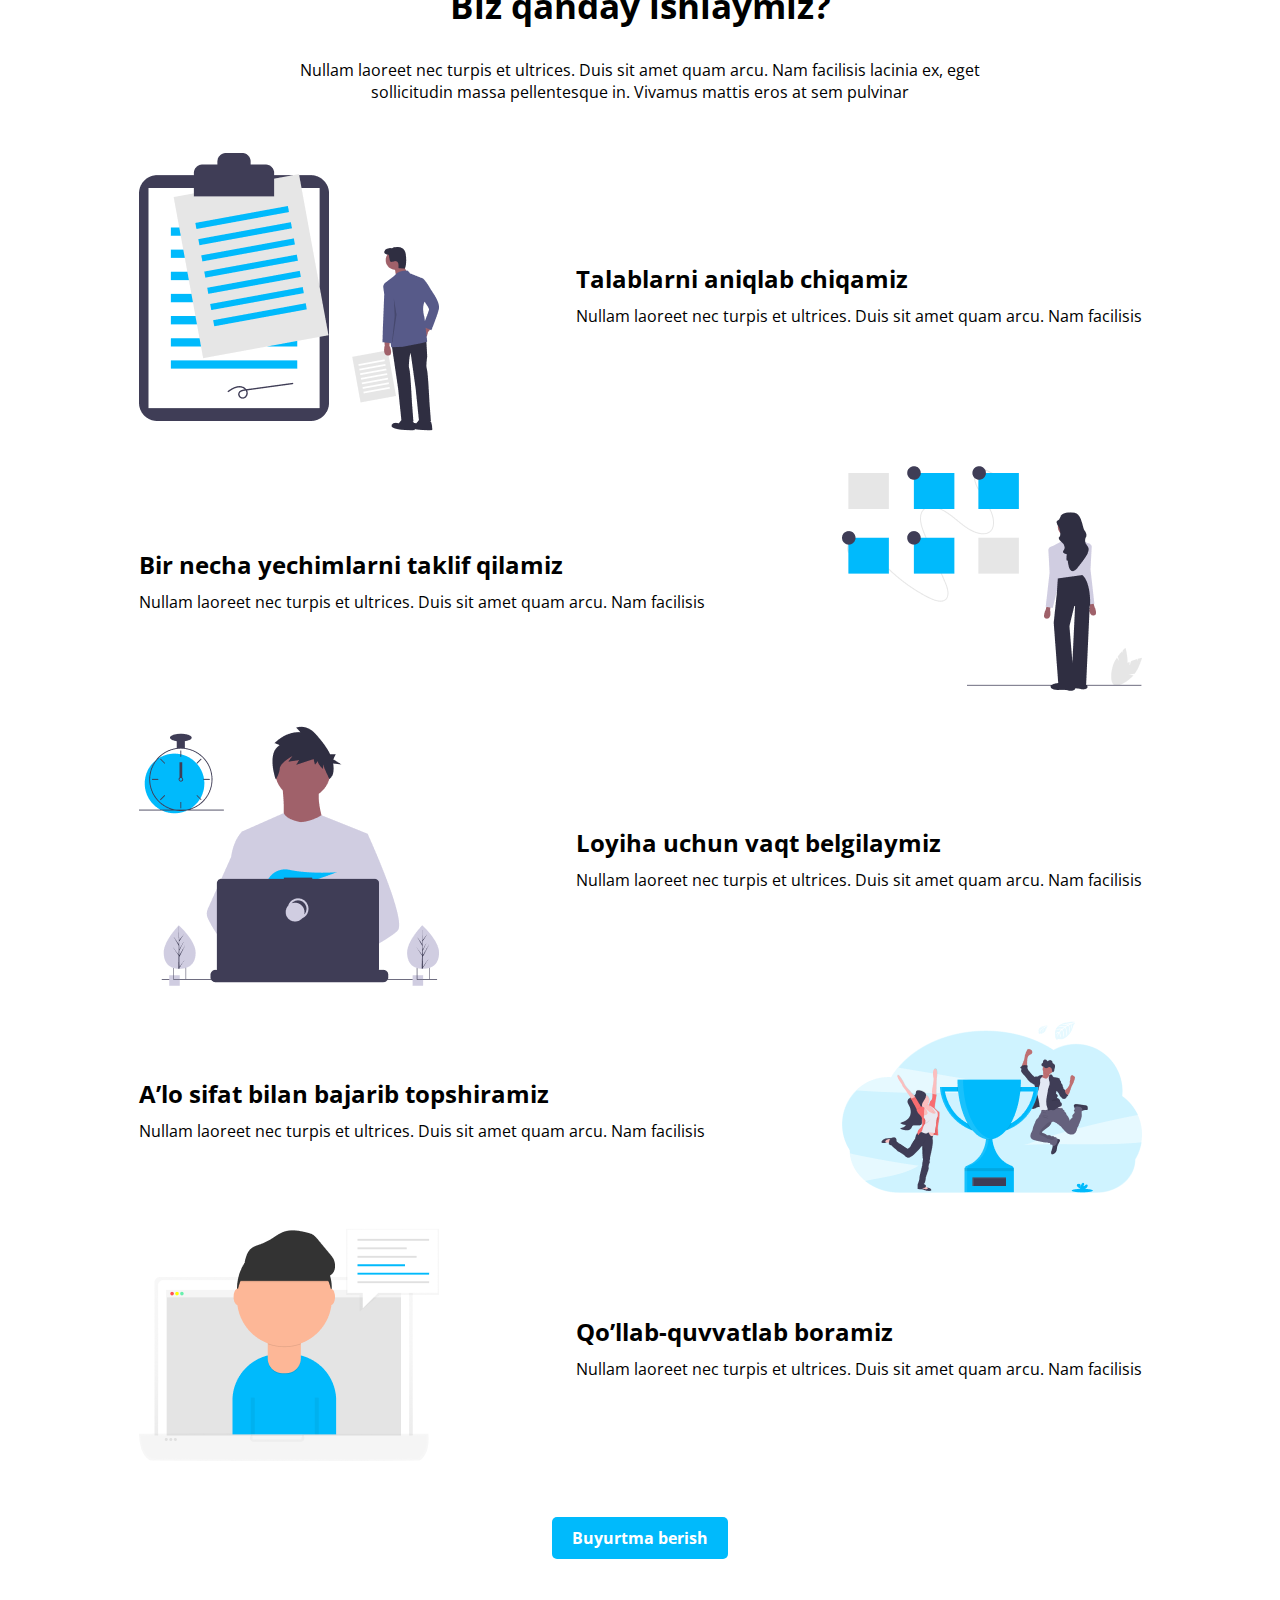
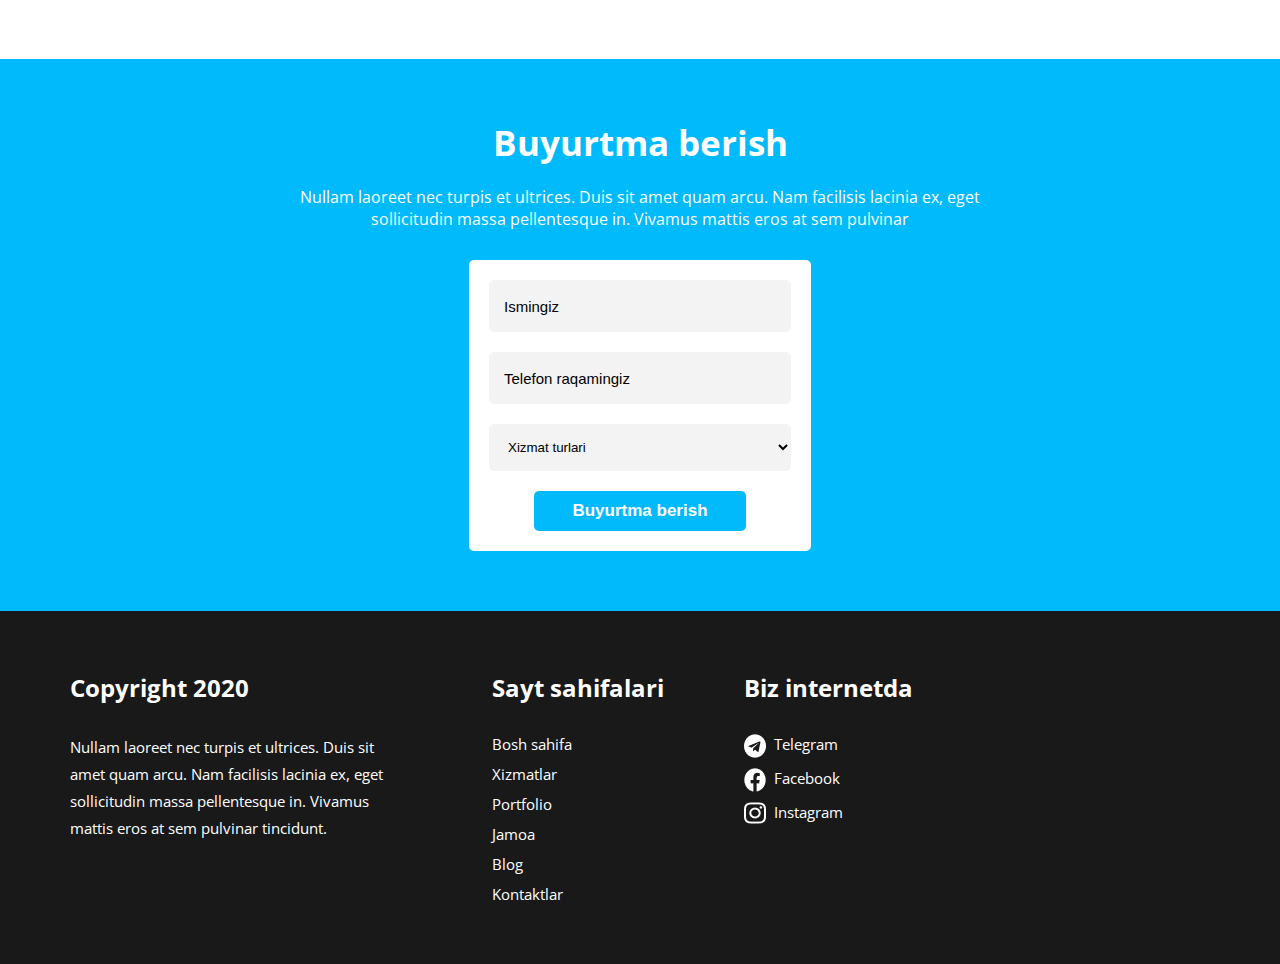
==== commit 0ea4dd5f: "Create responsive" ====
--- a/index.html
+++ b/index.html
@@ -132,22 +132,22 @@
                     Nullam laoreet nec turpis et ultrices. Duis sit amet quam arcu. Nam facilisis lacinia ex, eget sollicitudin massa pellentesque in. Vivamus mattis eros at sem pulvinar
                 </p>
             </header>
-             <div class="boxes">
-                 <div class="box__image">
+            <div class="boxes">
+                <div class="box__image">
                     <img src="./img/work1.png" alt="work image" class="box-image">
-                 </div>
-                 <div class="box__content">
-                     <h2 class="box__content__title">
+                </div>
+                <div class="box__content">
+                    <h2 class="box__content__title">
                         Talablarni aniqlab chiqamiz
-                     </h2>
-                     <p class="box__content__subtext">
-                        Nullam laoreet nec turpis et ultrices. Duis sit amet quam arcu. Nam facilisis
-                     </p>
-                 </div>
-             </div>
-             <div class="boxes1">
-                <div class="box__image">
-                   <img src="./img/work2.png" alt="work image" class="box-image">
+                    </h2>
+                    <p class="box__content__subtext">
+                        Nullam laoreet nec turpis et ultrices. Duis sit amet quam arcu. Nam facilisis
+                    </p>
+                </div>
+            </div>
+            <div class="boxes1">
+                <div class="box__image">
+                    <img src="./img/work2.png" alt="work image" class="box-image">
                 </div>
                 <div class="box__content">
                     <h2 class="box__content__title">
@@ -160,7 +160,7 @@
             </div>
             <div class="boxes">
                 <div class="box__image">
-                   <img src="./img/work3.png" alt="work image" class="box-image">
+                    <img src="./img/work3.png" alt="work image" class="box-image">
                 </div>
                 <div class="box__content">
                     <h2 class="box__content__title">
@@ -173,7 +173,7 @@
             </div>
             <div class="boxes1">
                 <div class="box__image">
-                   <img src="./img/work4.png" alt="work image" class="box-image">
+                    <img src="./img/work4.png" alt="work image" class="box-image">
                 </div>
                 <div class="box__content">
                     <h2 class="box__content__title">
@@ -186,7 +186,7 @@
             </div>
             <div class="boxes">
                 <div class="box__image">
-                   <img src="./img/work5.png" alt="work image" class="box-image">
+                    <img src="./img/work5.png" alt="work image" class="box-image">
                 </div>
                 <div class="box__content">
                     <h2 class="box__content__title">
@@ -226,76 +226,88 @@
             </form>
         </div>
     </section>
-    <!-- <footer class="footer">
-        <div class="container">
+    <footer class="footer">
+        <div class="container">
+            <h1 class="visually-hidden">Footer</h1>
             <ul class="footer__list">
-                <h1 class="visually-hidden">Footer</h1>
+                <li class="footer__item1">
+                    <h2 class="footer__title">
+                        Copyright 2020
+                    </h2>
+                    <p class="footer__copyright">
+                        Nullam laoreet nec turpis et ultrices. Duis sit amet quam arcu. Nam facilisis lacinia ex, eget sollicitudin massa pellentesque in. Vivamus mattis eros at sem pulvinar tincidunt.
+                    </p>
+                </li>
                 <li class="footer__item">
-                    <h2 class="footer__item__title">Copyright 2020</h2>
-                    <p class="footer__item__text">
-                        Nullam laoreet nec turpis et ultrices. Duis sit amet quam arcu. Nam facilisis lacinia ex, eget sollicitudin massa pellentesque in. Vivamus mattis eros at sem pulvinar tincidunt.
-                    </p>
+                    <h2 class="footer__title">
+                        Sayt sahifalari
+                    </h2>
+                    <ul class="footer-link__list">
+                        <li class="footer-link__item">
+                            <a href="#" class="footer-link__link">
+                                Bosh sahifa
+                            </a>
+                        </li>
+                        <li class="footer-link__item">
+                            <a href="#" class="footer-link__link">
+                                Xizmatlar
+                            </a>
+                        </li>
+                        <li class="footer-link__item">
+                            <a href="#" class="footer-link__link">
+                                Portfolio
+                            </a>
+                        </li>
+                        <li class="footer-link__item">
+                            <a href="#" class="footer-link__link">
+                                Jamoa
+                            </a>
+                        </li>
+                        <li class="footer-link__item">
+                            <a href="#" class="footer-link__link">
+                                Blog
+                            </a>
+                        </li>
+                        <li class="footer-link__item">
+                            <a href="#" class="footer-link__link">
+                                Kontaktlar
+                            </a>
+                        </li>
+                    </ul>
                 </li>
                 <li class="footer__item">
-                    <h2 class="footer__item__title">Sayt sahifalari</h2>
-                    <ul class="sites__list">
-                        <li class="sites__item">
-                            <a href="#">
-                                Bosh sahifa
-                            </a>
-                        </li>
-                        <li class="sites__item">
-                            <a href="#">
-                                Xizmatlar
-                            </a>
-                        </li>
-                        <li class="sites__item">
-                            <a href="#">
-                                Portfolio
-                            </a>
-                        </li>
-                        <li class="sites__item">
-                            <a href="#">
-                                Jamoa
-                            </a>
-                        </li>
-                        <li class="sites__item">
-                            <a href="#">
-                                Blog
-                            </a>
-                        </li>
-                        <li class="sites__item">
-                            <a href="#">
-                                Kontaktlar
+                    <h2 class="footer__title">
+                        Biz internetda
+                    </h2>
+                    <ul class="footer-link__list">
+                        <li class="footer-link__item">
+                            <a href="#" class="footer-link__item__link">
+                                <img src="./img/telegram.png" alt="telegram icon">
+                                <p class="footer-link__list__slog">
+                                    Telegram 
+                                </p>
+                            </a>
+                        </li>
+                        <li class="footer-link__item">
+                            <a href="#" class="footer-link__item__link">
+                                <img src="./img/facebook.png" alt="facebook icon">
+                                <p class="footer-link__list__slog">
+                                    Facebook
+                                </p>
+                            </a>
+                        </li>
+                        <li class="footer-link__item">
+                            <a href="#" class="footer-link__item__link">
+                                <img src="./img/instagram.png" alt="instagram icon">
+                                <p class="footer-link__list__slog">
+                                    Instagram
+                                </p>
                             </a>
                         </li>
                     </ul>
                 </li>
-                <li class="footer__item">
-                    <h2 class="footer__item__title">Biz internetda</h2>
-                    <ul>
-                        <li class="footer__item__list">
-                            <a class="footer__item__link" href="#">
-                                <img src="./img/telegram.png" alt="telegram icon">
-                                <p>Telegram</p>
-                            </a>
-                        </li>
-                        <li class="footer__item__list">
-                            <a class="footer__item__link" href="#">
-                                <img src="./img/facebook.png" alt="facebook icon">
-                                <p>Facebook</p>
-                            </a>
-                        </li>
-                        <li class="footer__item__list">
-                            <a class="footer__item__link" href="#">
-                                <img src="./img/instagram.png" alt="instagram icon">
-                                <p>Instagram</p>
-                            </a>
-                        </li>
-                    </ul>
-                </li>
             </ul>
         </div>
-    </footer> -->
+    </footer>
 </body>
 </html>--- a/css/style.css
+++ b/css/style.css
@@ -369,49 +369,46 @@
 .footer {
     background-color: #191919;
 }
-
+ 
 .footer .container {
-    padding: 50px 100px;
+    padding: 60px 0;
 }
 
 .footer__list {
     display: flex;
 }
 
-.footer__list:first-child {
-    width: 70%;
-}
-
-.footer__item:nth-child(odd), .footer__item:last-child  {
-    margin-left: 110px;
-    color: white;
+.footer__item1 {
+    width: 30%;
+}
+
+.footer__title {
+    color: white;
+    margin-bottom: 30px;
+}
+
+.footer__copyright {
     font-size: 15px;
-    margin-bottom: 10px;
-}
-
-.footer__item__title {
-    width: 160%;
-    margin-bottom: 30px;
-    color: white;
-}
-
-.footer__item__text {
-    line-height: 1.6;
+    line-height: 1.8;
+    color: white;
+}
+
+.footer__item {
+    margin-left: 80px;
+}
+
+.footer-link__item {
+    margin-top: 10px;
     color: white;
     font-size: 15px;
 }
 
-.sites__item {
-    margin-bottom: 10px;
-}
-
-.footer__item__list .footer__item__link {
-    display: flex;
-    margin-bottom: 10px;
-}
-
-.footer__item__link p {
-    margin-left: 6px;
+.footer-link__item__link {
+    display: flex;
+}
+
+.footer-link__list__slog {
+    margin-left: 8px;
 }
 
 /* 
@@ -488,6 +485,29 @@
     .order__form {
         width: 80%;
     }
+
+    .footer__list {
+        flex-direction: column;
+        align-items: center;
+    }
+
+    .footer__item, .footer__item1 {
+        margin: 0;
+        text-align: center;
+        display: flex;
+        flex-direction: column;
+        align-items: center;
+    }
+
+    .footer__title {
+        width: 150%;
+        margin-top: 40px;
+    }
+
+    .footer__copyright {
+        text-align: center;
+        width: 200%;
+    }
 }
 
 @media (max-width: 560px){
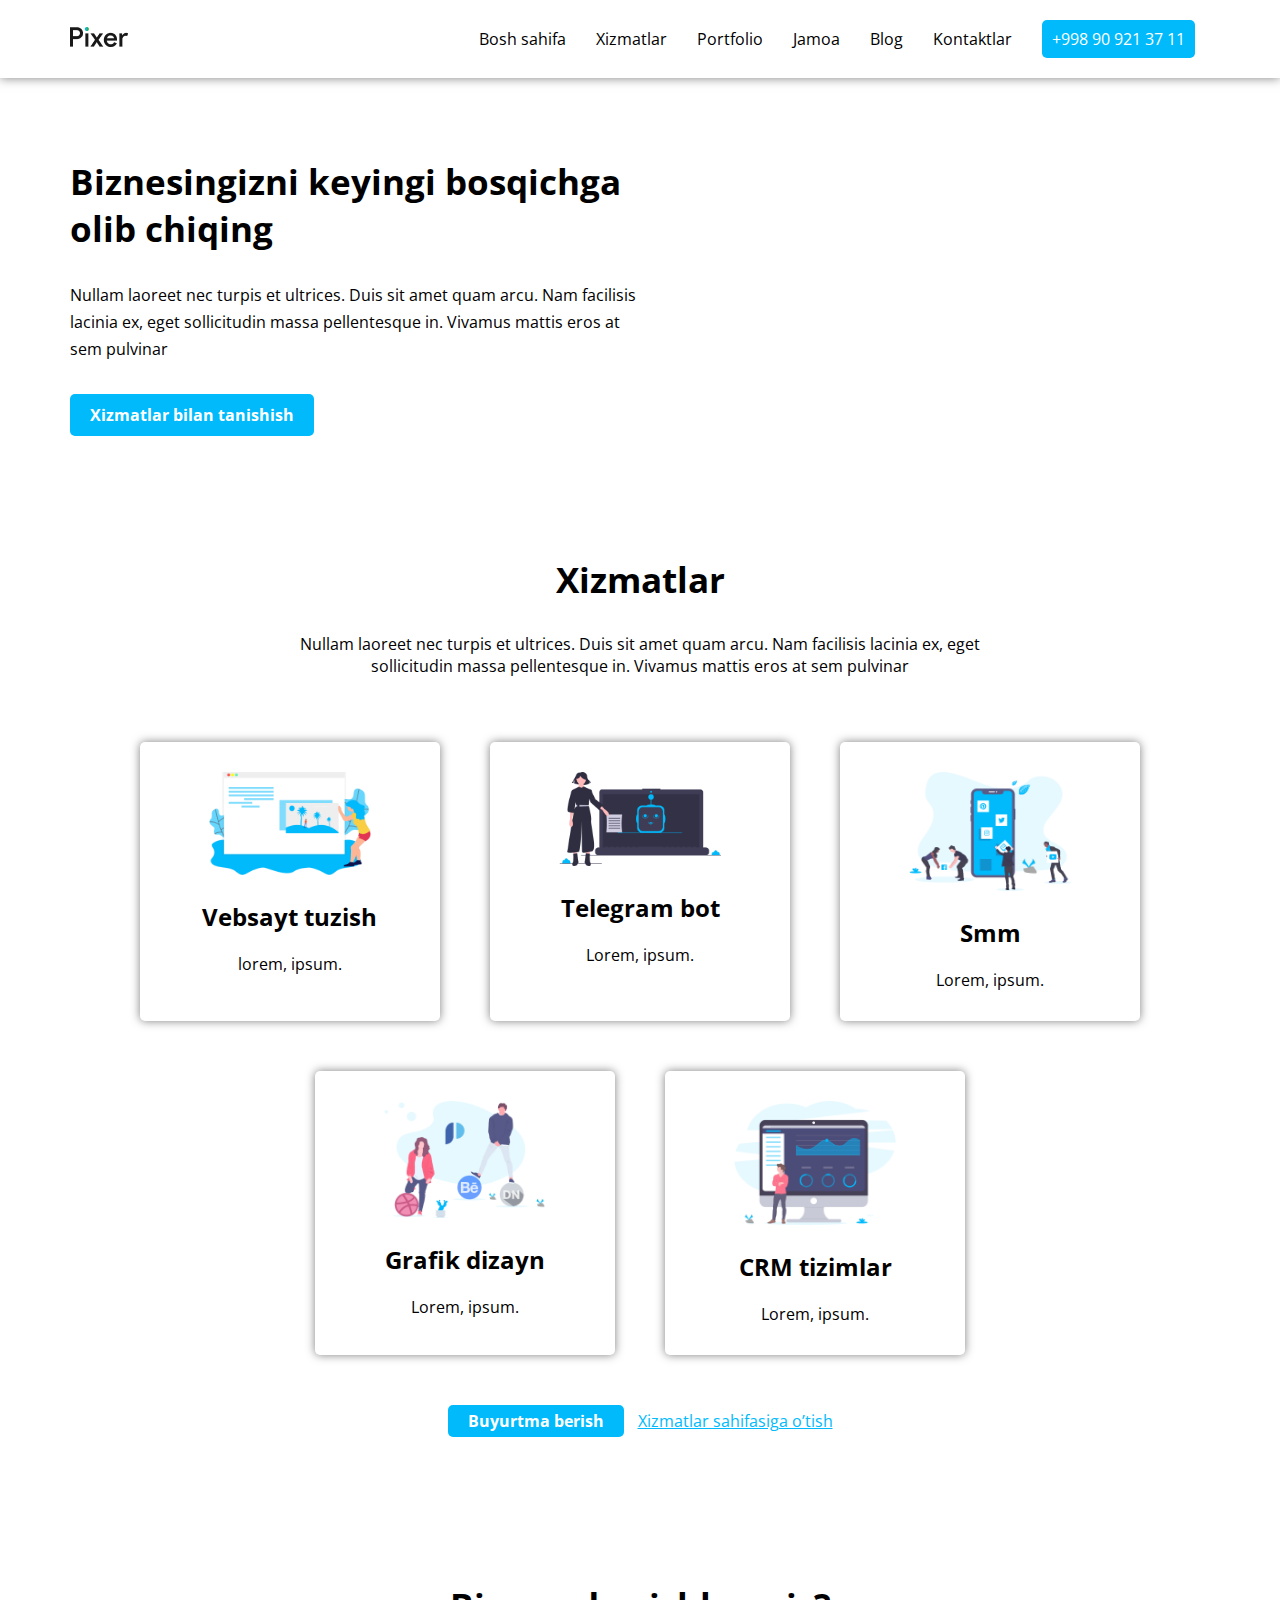
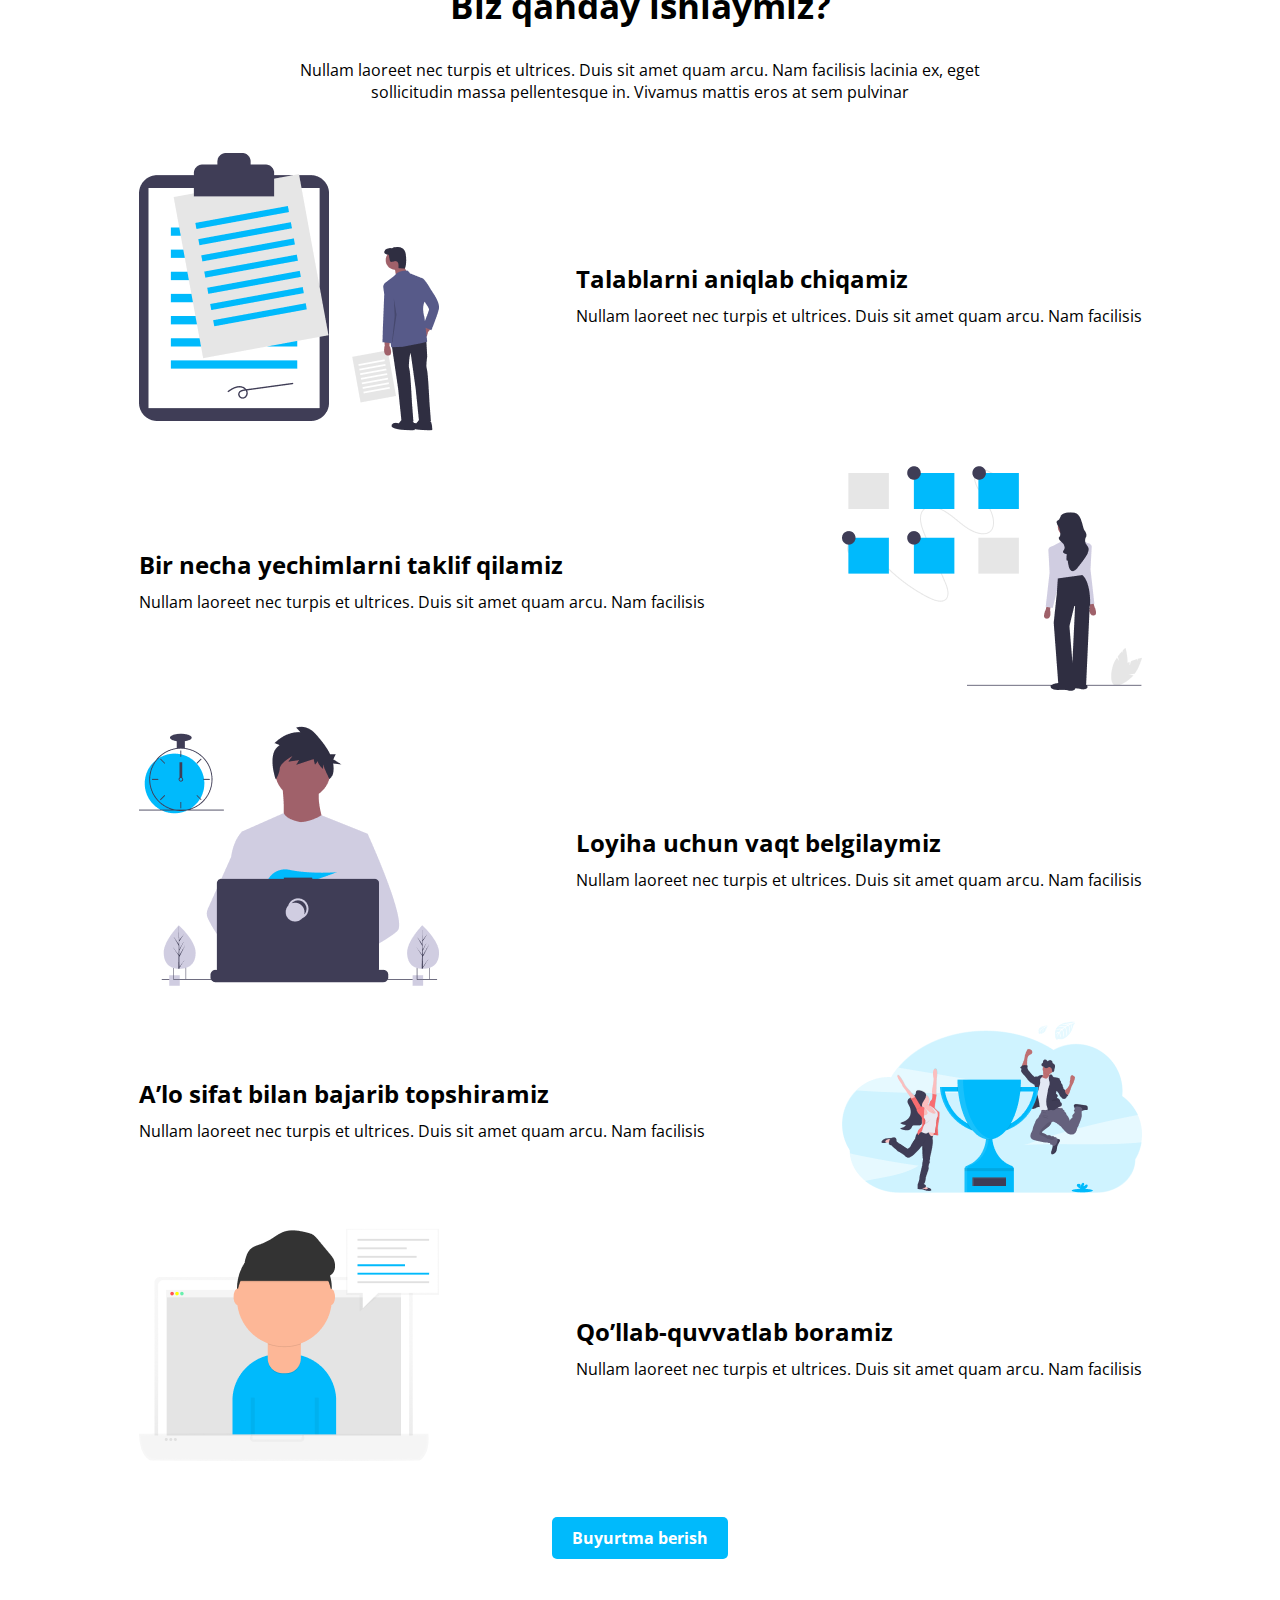
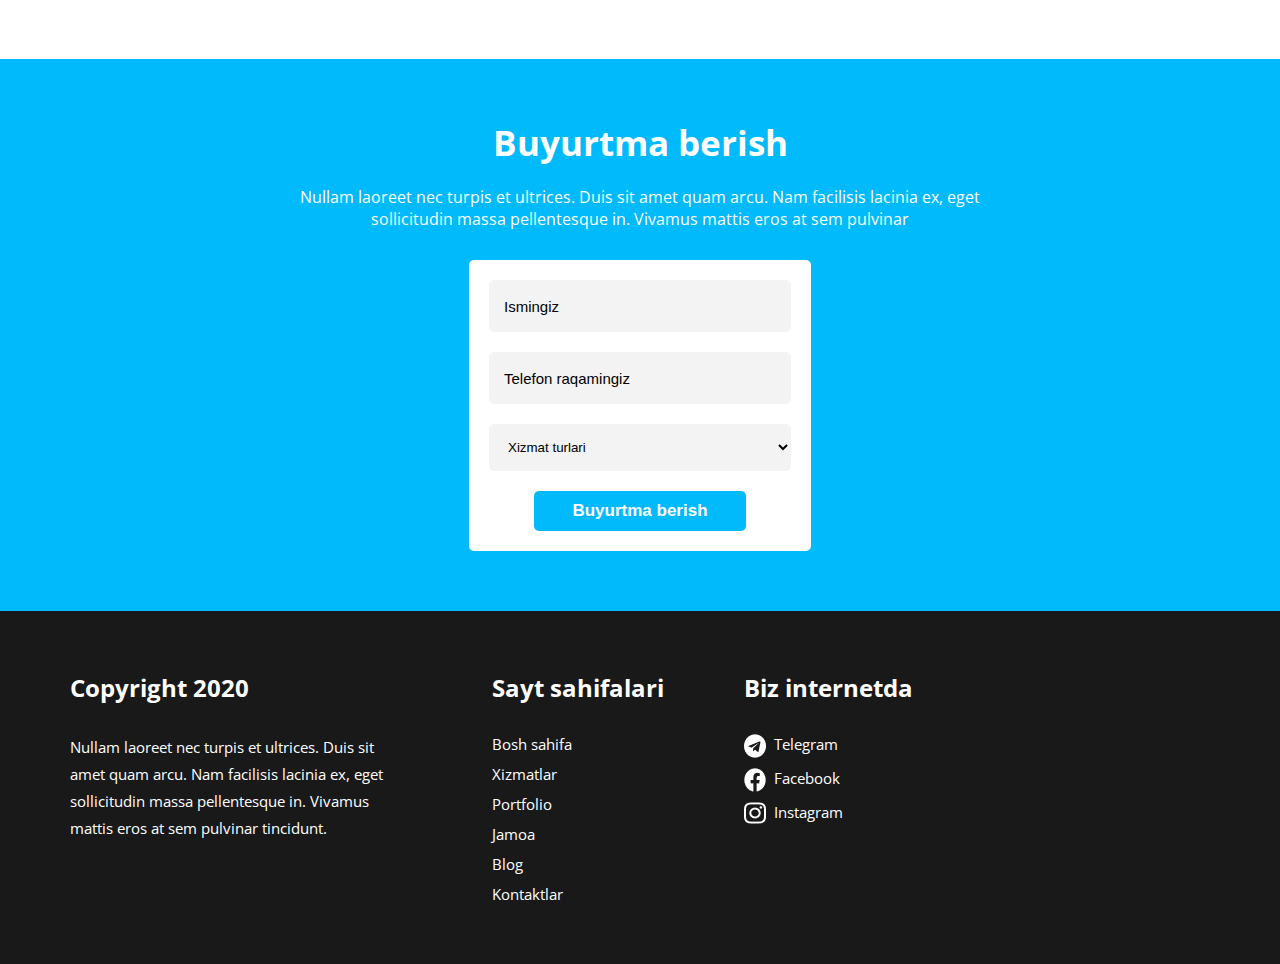
==== commit 9c8a8136: "Correct mistakes" ====
--- a/index.html
+++ b/index.html
@@ -56,7 +56,7 @@
                     Nullam laoreet nec turpis et ultrices. Duis sit amet quam arcu. Nam facilisis lacinia ex, eget sollicitudin massa pellentesque in. Vivamus mattis eros at sem pulvinar
                 </p>
                 <a href="#" class="business__link">
-                    Xizmatlar bilan tanishishs
+                    Xizmatlar bilan tanishish
                 </a>
             </div>
         </div>
--- a/css/style.css
+++ b/css/style.css
@@ -62,6 +62,7 @@
 
 .nav-list {
     display: flex;
+    align-items: center;
 }
 
 .nav-item {
@@ -88,7 +89,7 @@
 }
 
 .nav-link:hover {
-    color: rgba(0,0,0,0.6);
+    color:  var(--hover-color);
 }
 
 /* 
@@ -442,6 +443,7 @@
 
     .business .container {
         flex-direction: column;
+        font-size: 18px;
     }
 
     .business__iframe {
@@ -454,6 +456,11 @@
         margin-top: 40px;
     }
 
+    .serves__subtext {
+        width: 90%;
+        font-size: 18px;
+    }
+
     .serves__list {
         flex-direction: column;
         align-items: center;
@@ -466,6 +473,18 @@
     .serves__links {
         display: flex;
         flex-direction: column;
+        font-size: 18px;
+        text-align: center;
+    }
+
+    .work__subtext {
+        width: 90%;
+        font-size: 18px;
+        line-height: 1.6;
+    }
+
+    .box__content__subtext {
+        font-size: 17px;
     }
 
     .category {
@@ -484,6 +503,12 @@
 
     .order__form {
         width: 80%;
+    }
+
+    .order__subtext {
+        width: 90%;
+        font-size: 18px;
+        line-height: 1.6;
     }
 
     .footer__list {
@@ -499,6 +524,10 @@
         align-items: center;
     }
 
+    .footer__item a, .footer__item1 a {
+        font-size: 18px;
+    }
+
     .footer__title {
         width: 150%;
         margin-top: 40px;
@@ -507,6 +536,7 @@
     .footer__copyright {
         text-align: center;
         width: 200%;
+        font-size: 18px;
     }
 }
 
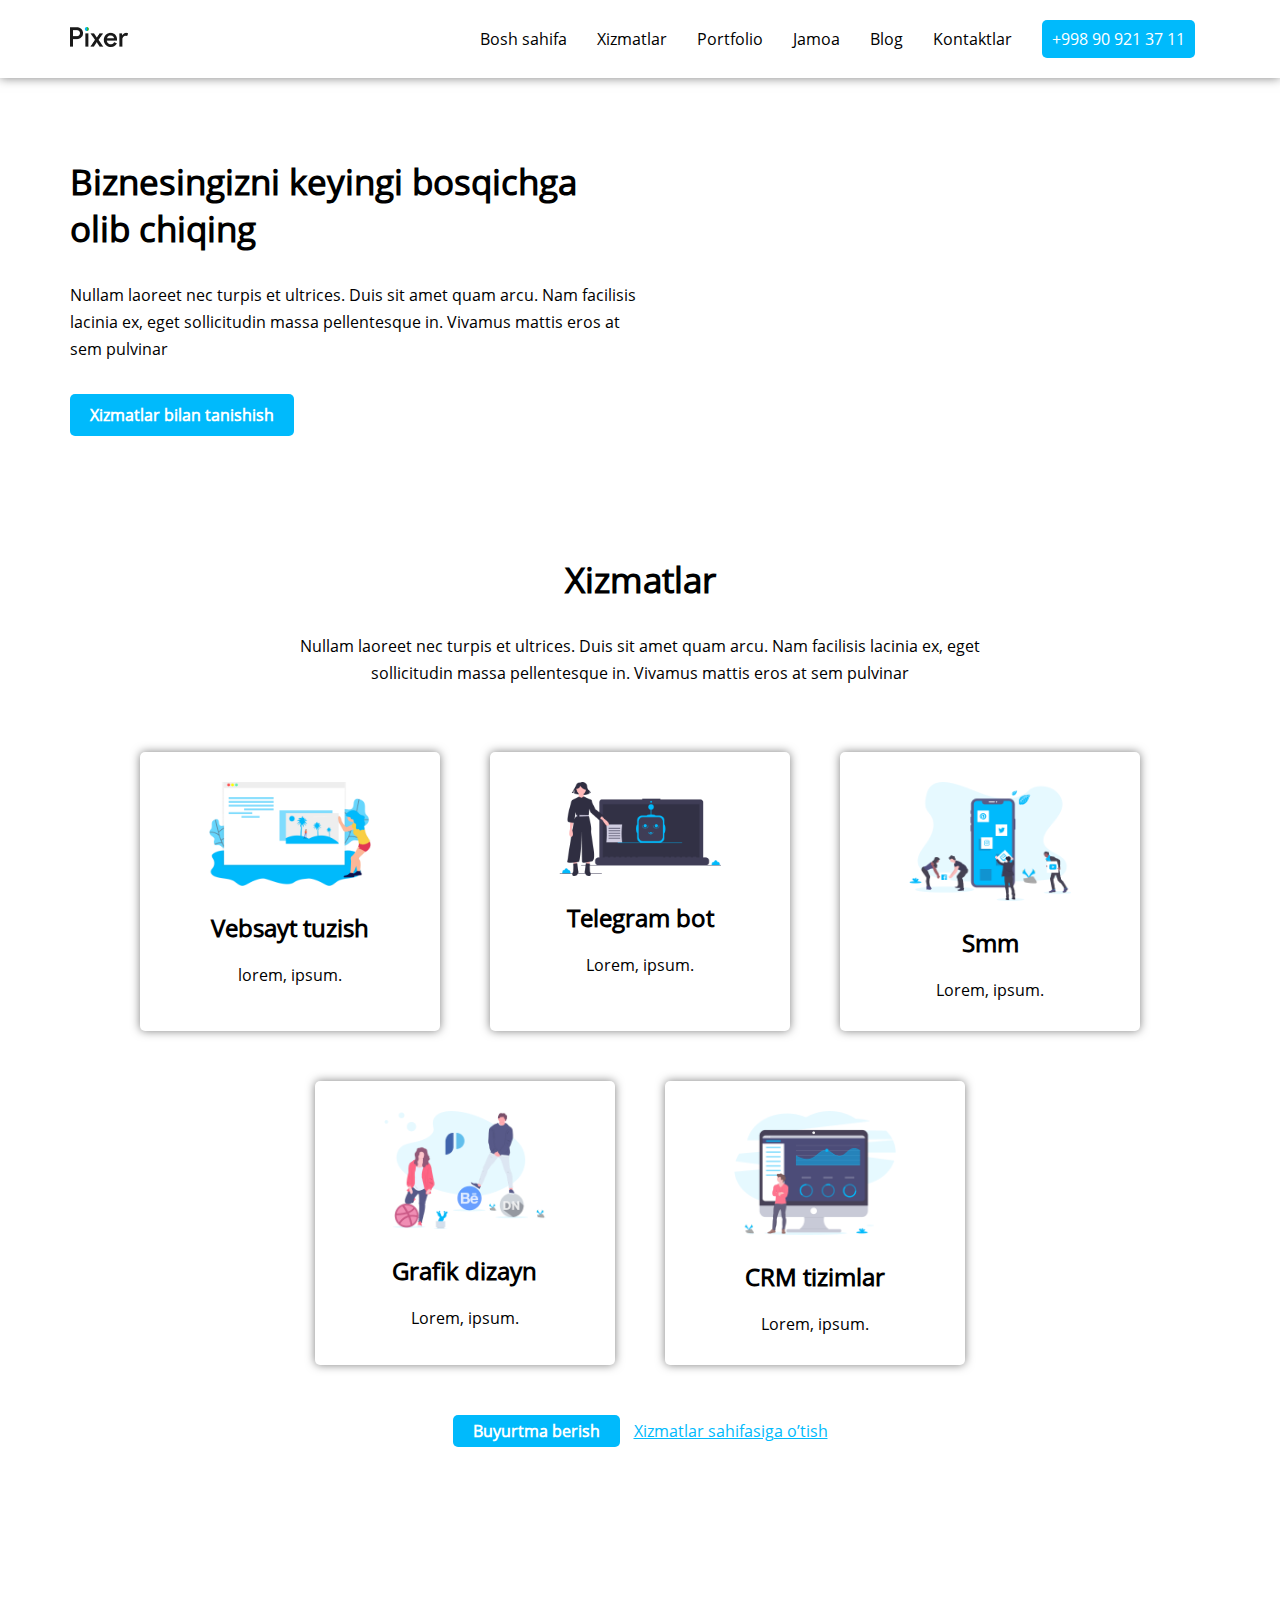
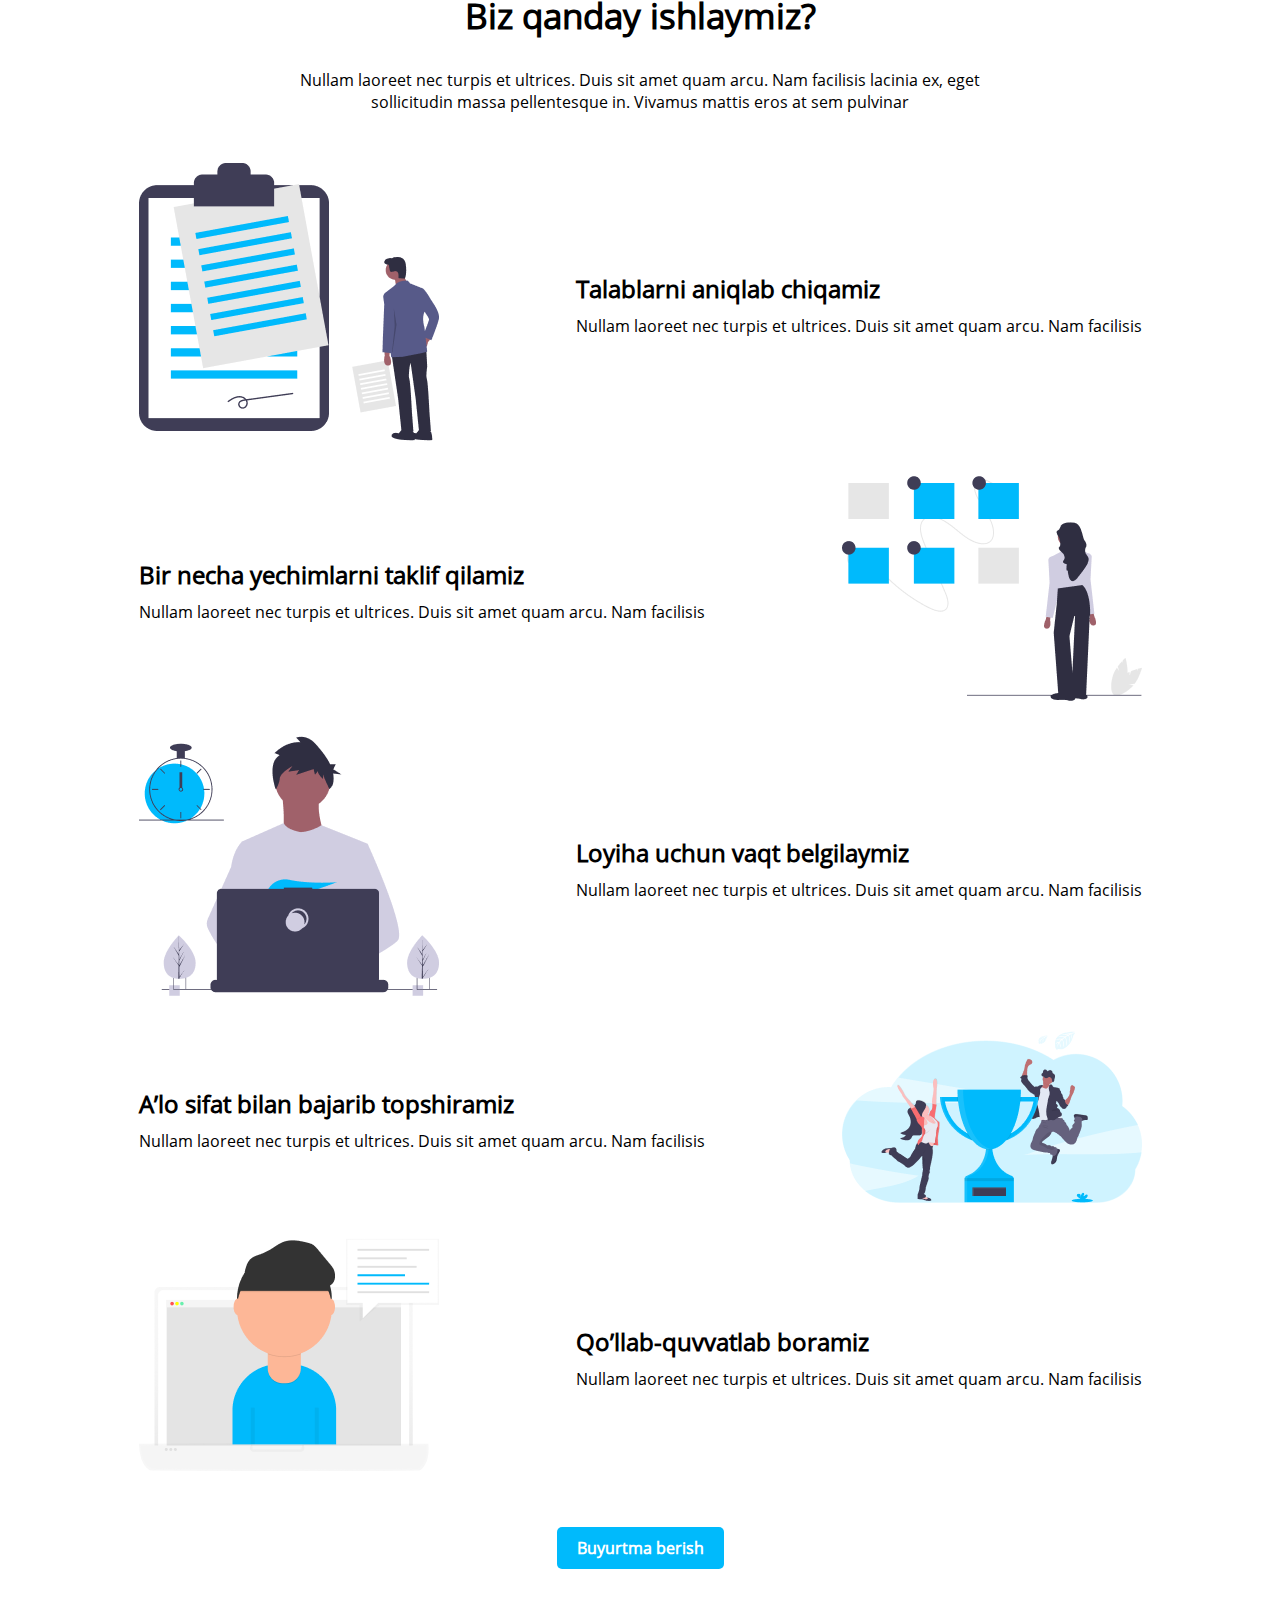
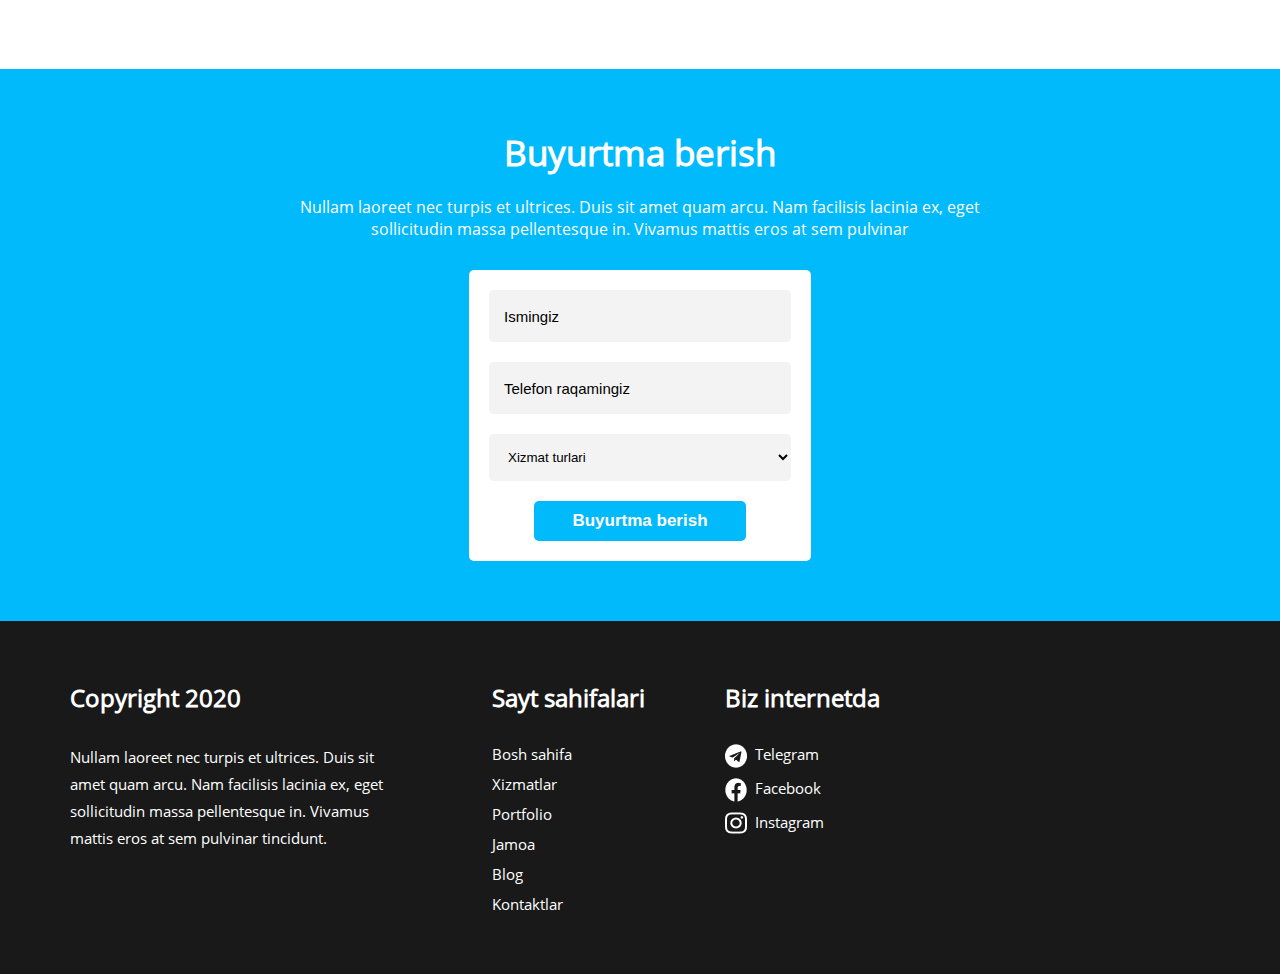
==== commit 2a731186: "Add fonts" ====
--- a/index.html
+++ b/index.html
@@ -5,8 +5,6 @@
     <meta http-equiv="X-UA-Compatible" content="IE=edge">
     <meta name="viewport" content="width=device-width, initial-scale=1.0">
     <title>Imtixon - 2</title>
-    <link rel="preconnect" href="https://fonts.gstatic.com">
-    <link href="https://fonts.googleapis.com/css2?family=Open+Sans:ital,wght@0,300;0,400;0,600;0,700;0,800;1,600;1,800&display=swap" rel="stylesheet">
     <link rel="stylesheet" href="./css/style.css">
 </head>
 <body>
--- a/css/style.css
+++ b/css/style.css
@@ -8,6 +8,16 @@
     padding: 0;
     box-sizing: border-box;
 }
+
+@font-face {
+    font-family: 'Open Sans';
+    src: url('../fonts/OpenSans-Regular.woff2') format('woff2'),
+        url('../fonts/OpenSans-Regular.woff') format('woff');
+    font-weight: normal;
+    font-style: normal;
+    font-display: swap;
+}
+ 
 
 ul {
     list-style: none;
@@ -161,6 +171,7 @@
     text-align: center;
     width: 60%;
     margin-bottom: 40px;
+    line-height: 1.7;
 }
 
 .serves__list {
@@ -484,6 +495,10 @@
     }
 
     .box__content__subtext {
+        line-height: 1.7;
+    }
+
+    .box__content__subtext {
         font-size: 17px;
     }
 
@@ -537,6 +552,7 @@
         text-align: center;
         width: 200%;
         font-size: 18px;
+        line-height: 1.7;
     }
 }
 
